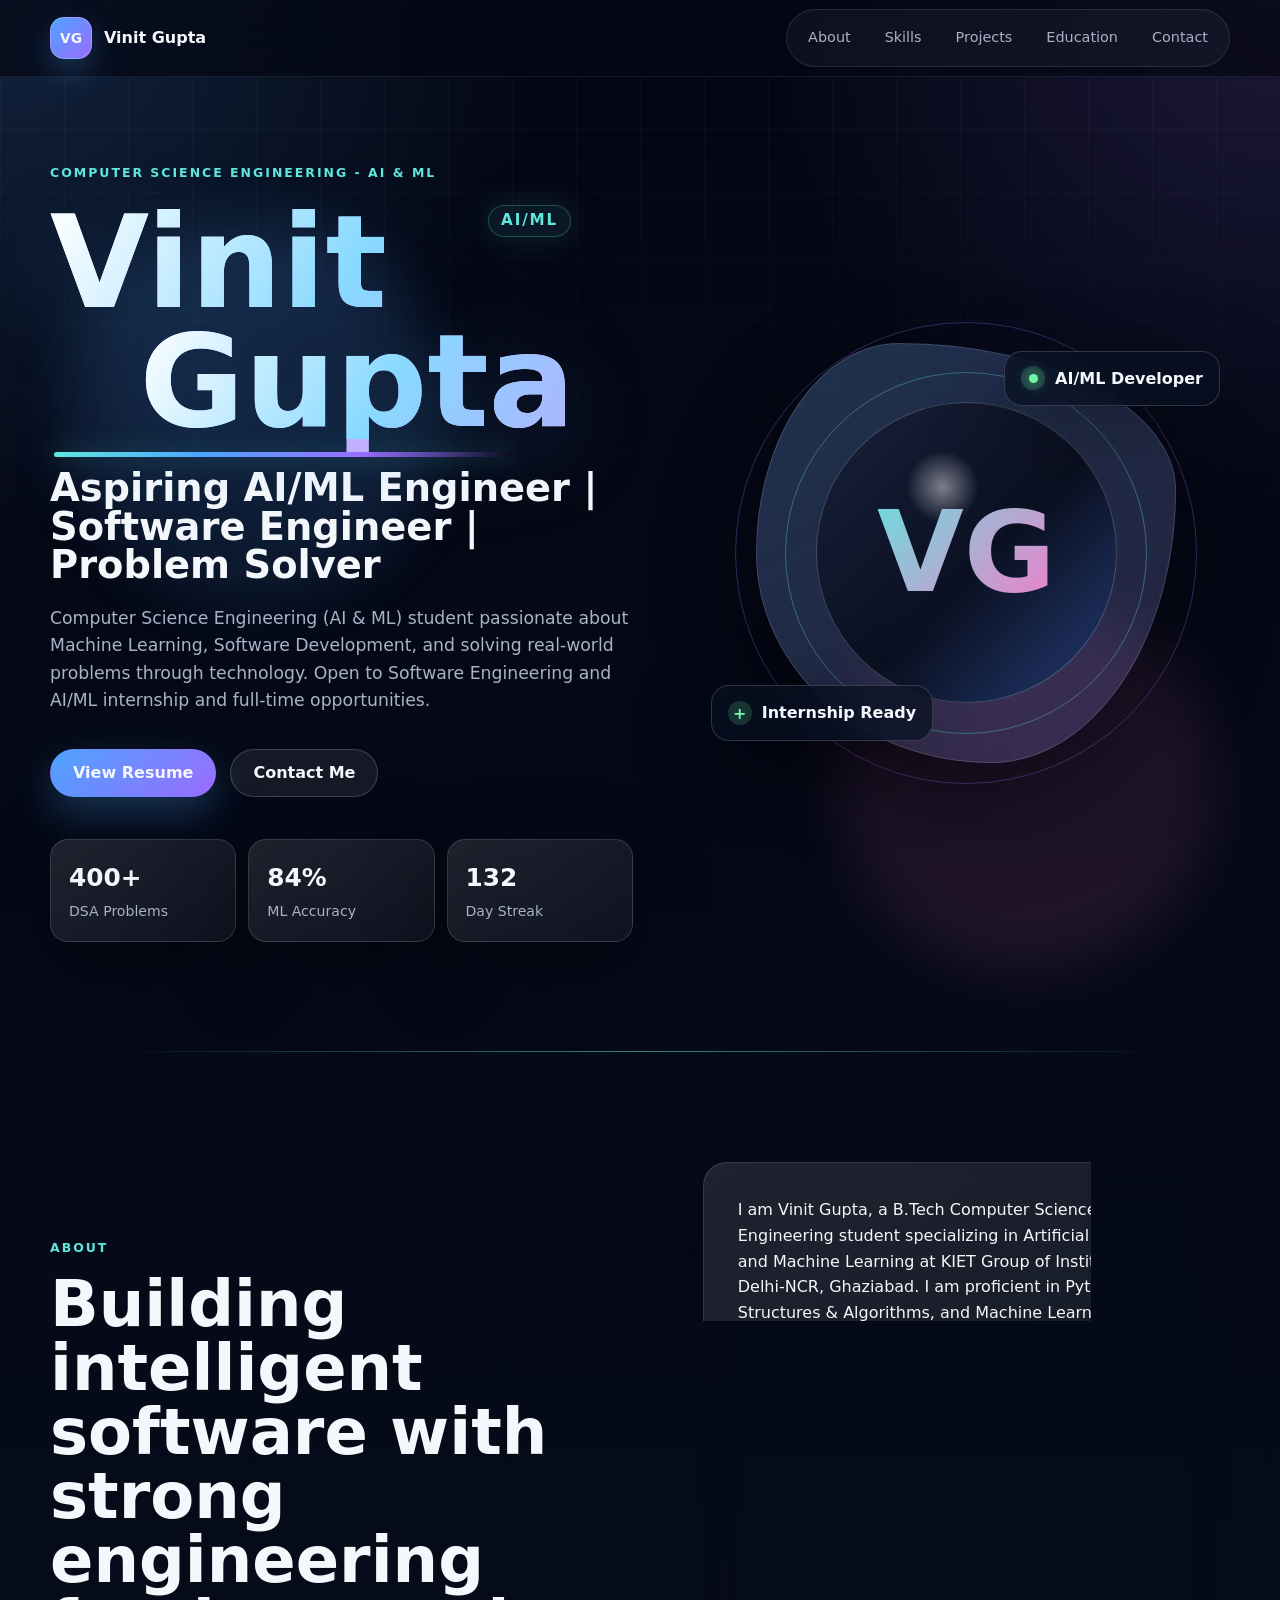
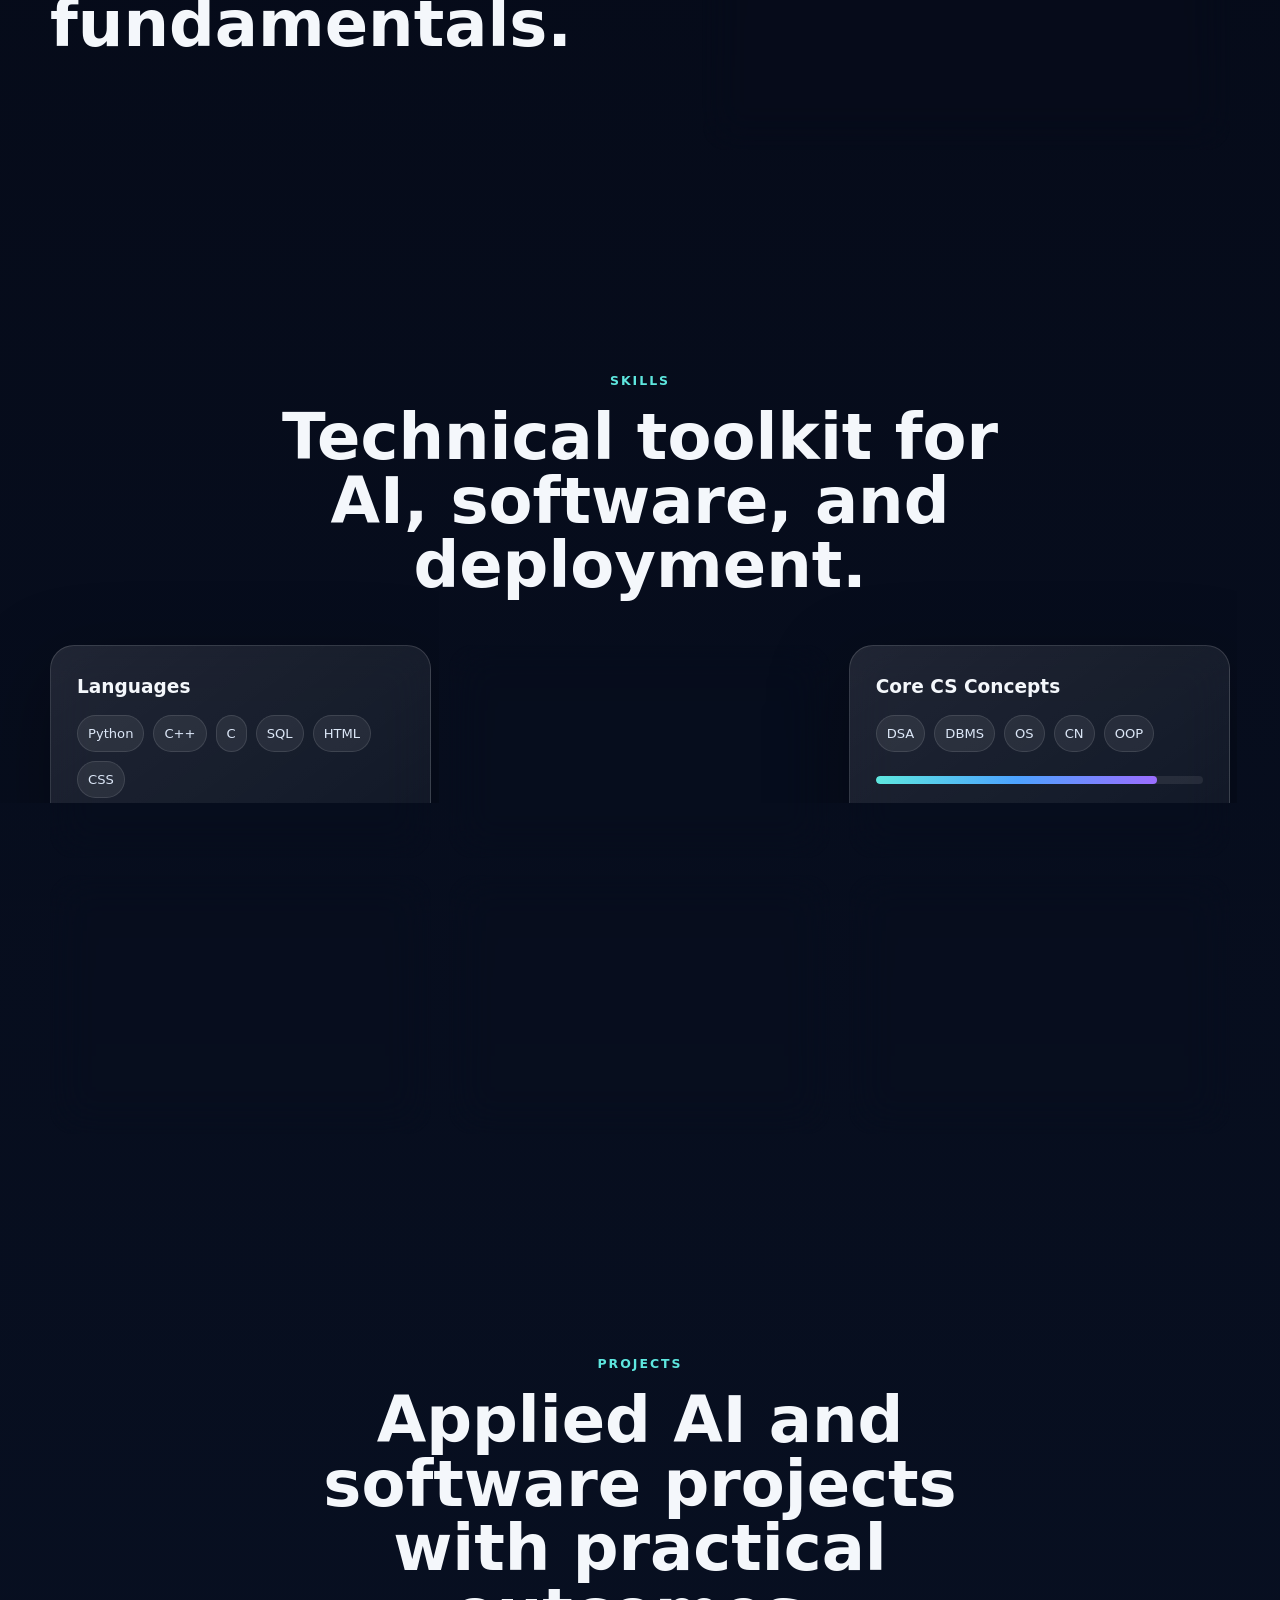
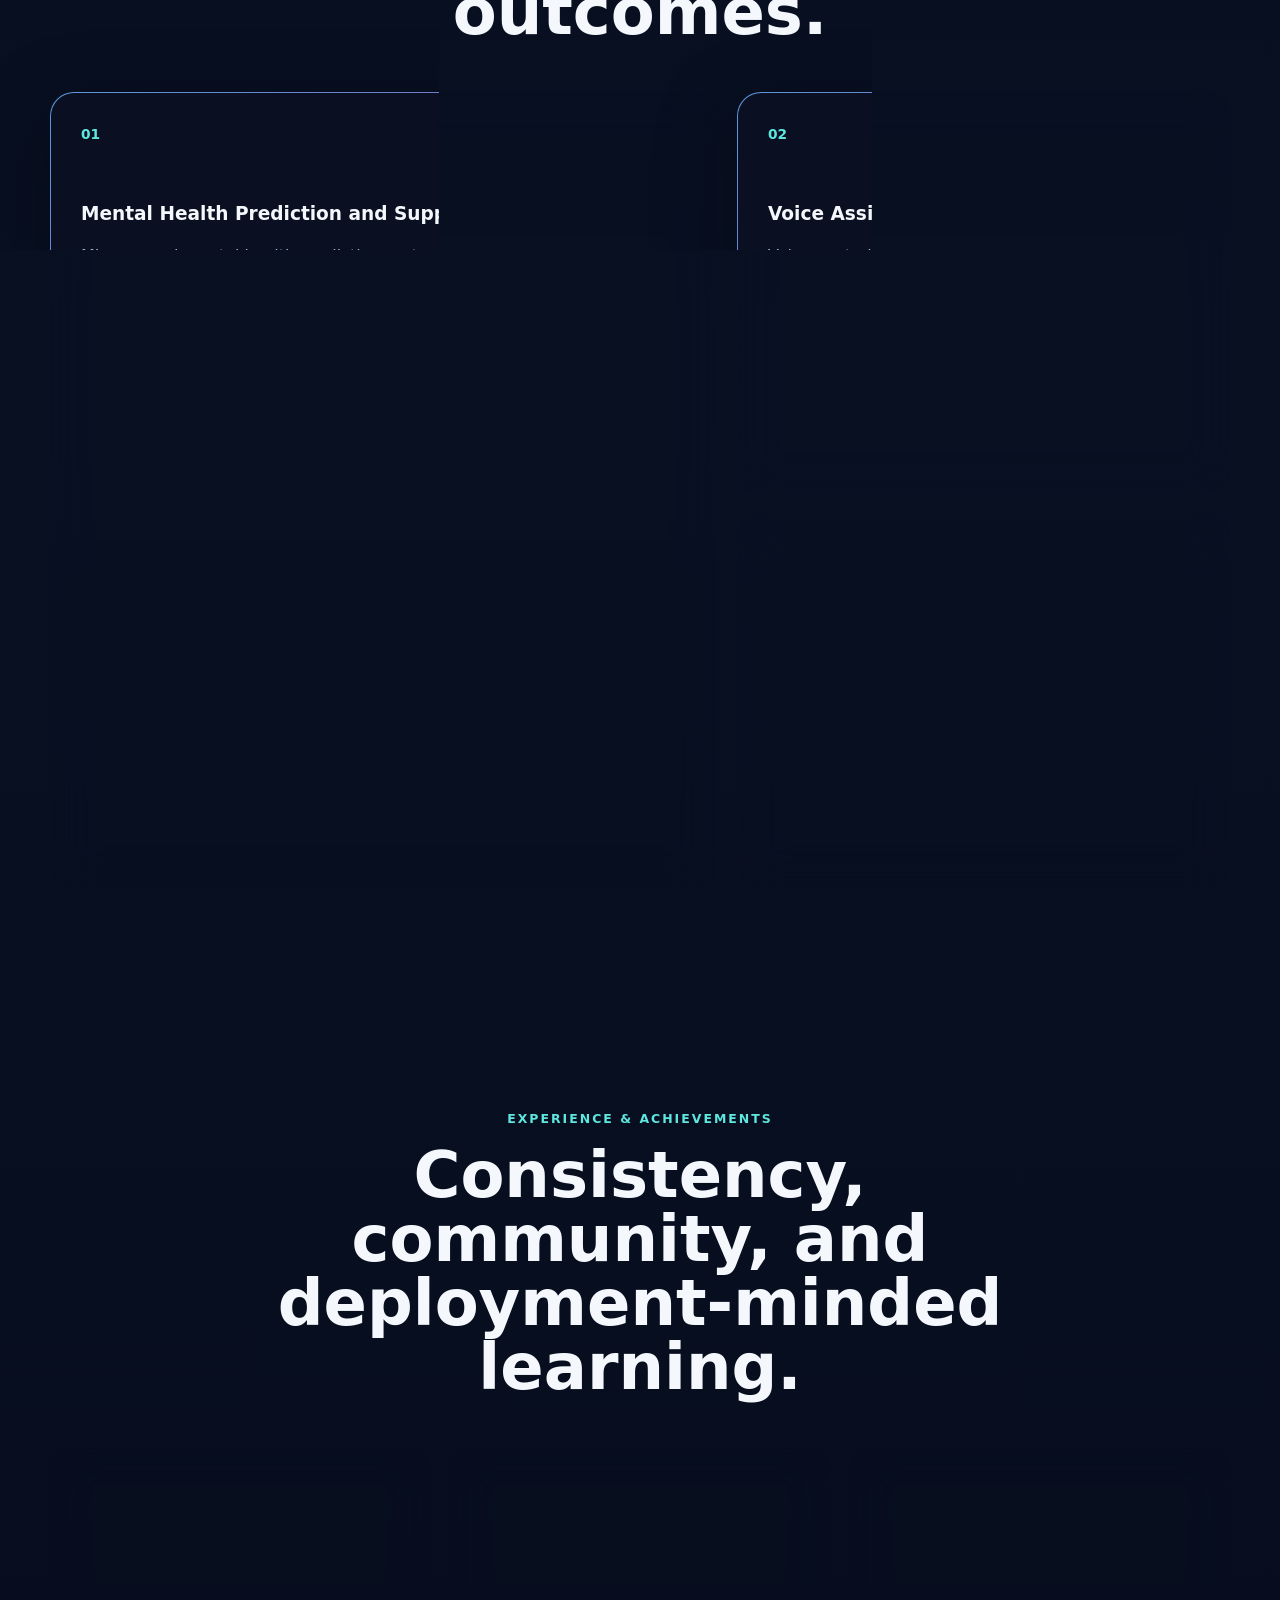
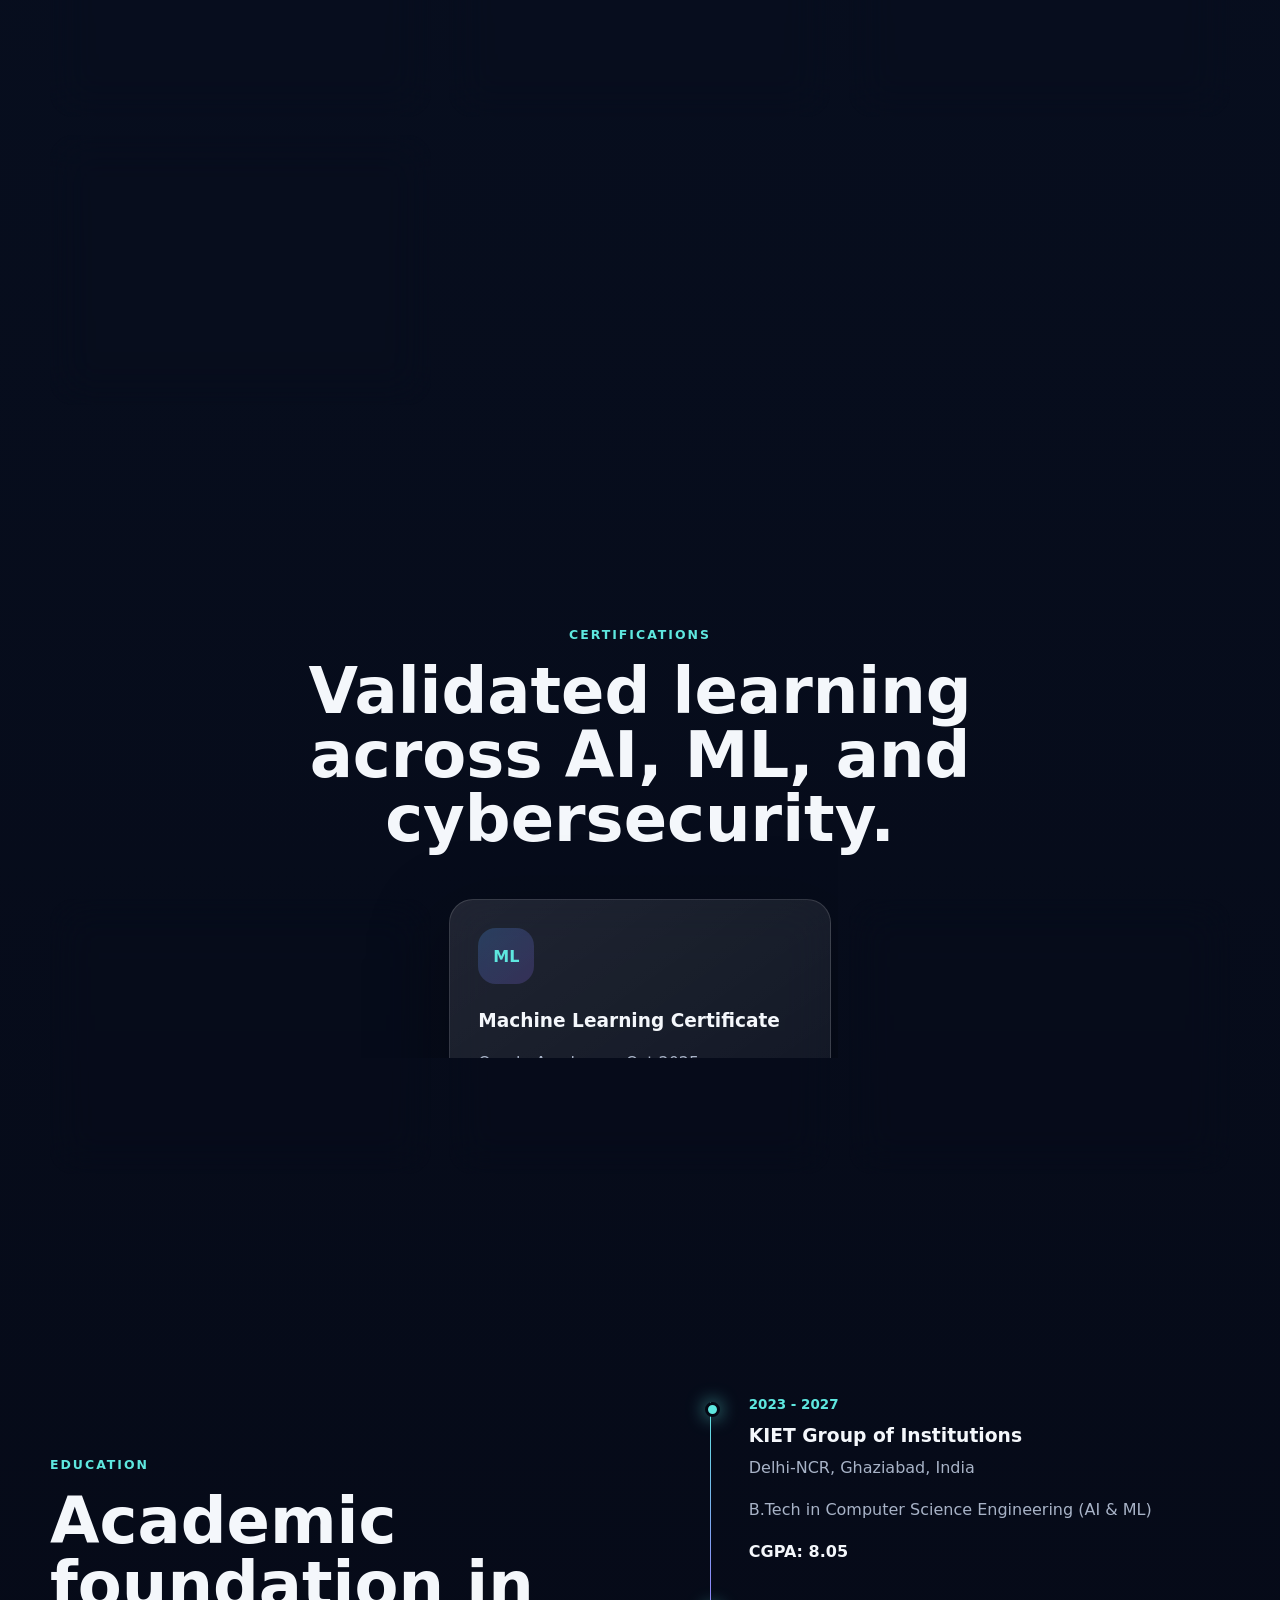
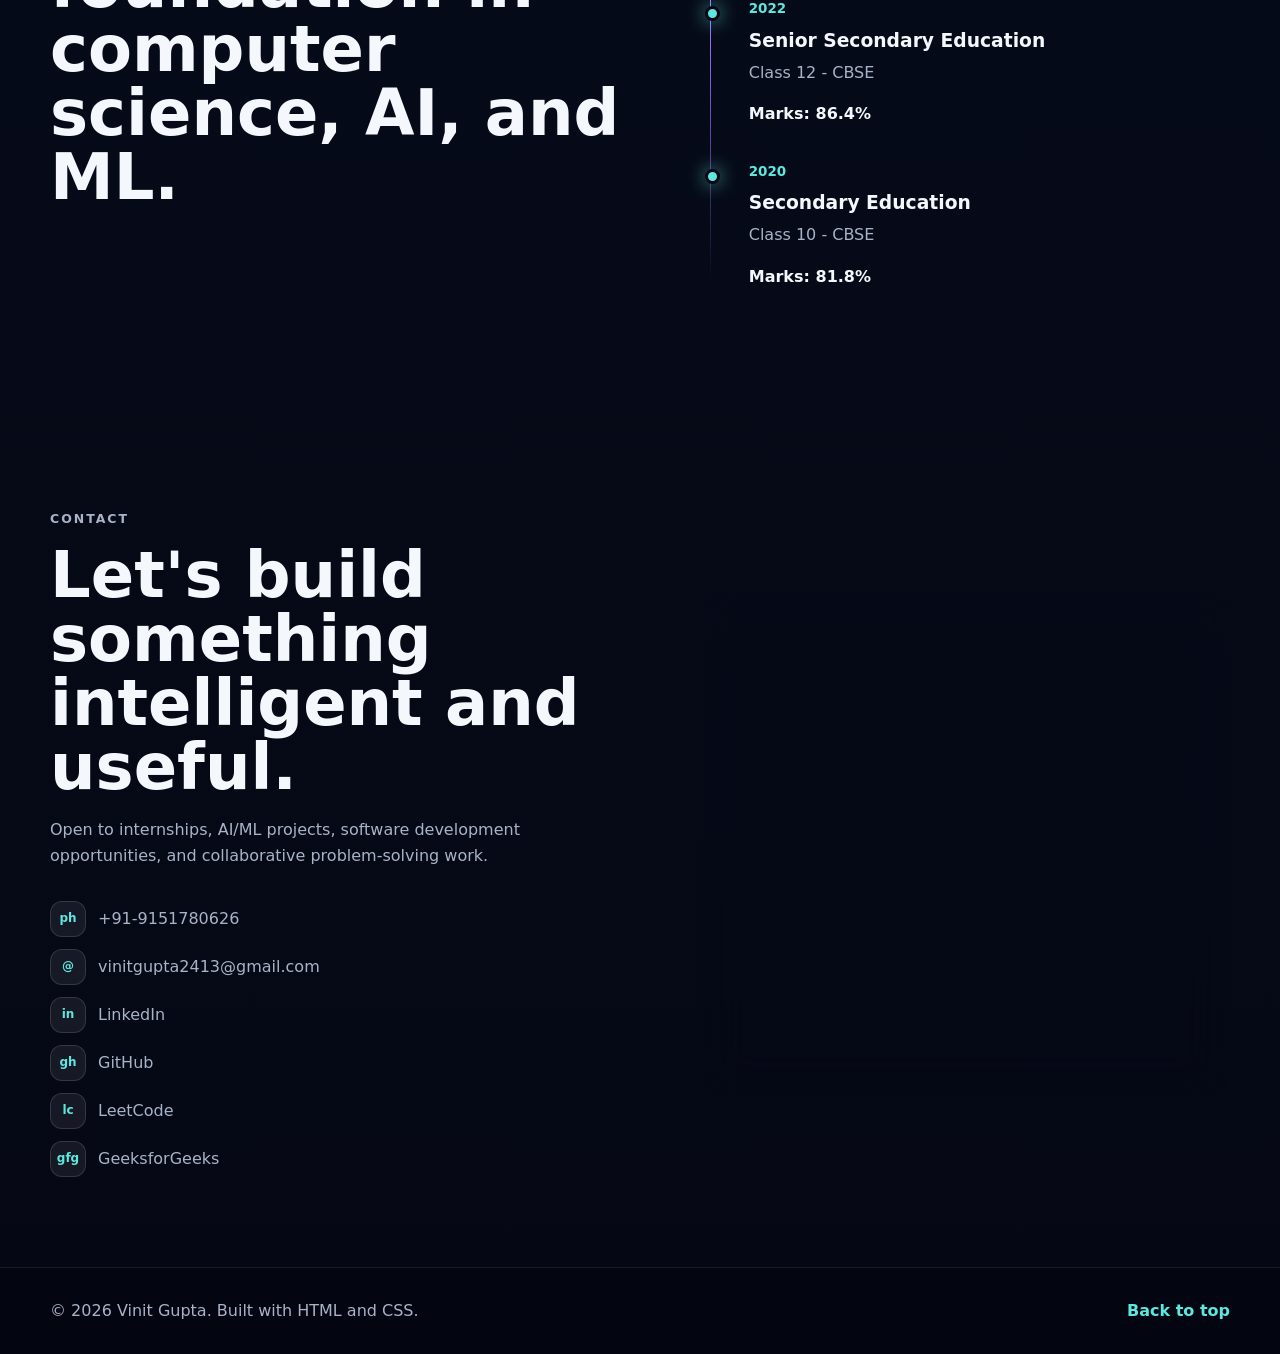
==== index.html @ 002c1b7c "Move portfolio contents to repo root for Render deployment" ====
<!DOCTYPE html>
<html lang="en">
<head>
  <meta charset="UTF-8">
  <meta name="viewport" content="width=device-width, initial-scale=1.0">
  <meta name="description" content="Vinit Gupta - Aspiring AI/ML Engineer, Software Engineer, and Problem Solver portfolio.">
  <title>Vinit Gupta | AI & ML Engineer</title>
  <link rel="stylesheet" href="./style.css">
</head>
<body>
  <header class="site-header">
    <nav class="navbar" aria-label="Primary navigation">
      <a class="brand" href="#home" aria-label="Vinit Gupta home">
        <span class="brand-mark">VG</span>
        <span>Vinit Gupta</span>
      </a>

      <div class="nav-links">
        <a href="#about">About</a>
        <a href="#skills">Skills</a>
        <a href="#projects">Projects</a>
        <a href="#education">Education</a>
        <a href="#contact">Contact</a>
      </div>
    </nav>
  </header>

  <main>
    <!-- Hero -->
    <section class="hero section" id="home">
      <div class="hero-glow glow-one"></div>
      <div class="hero-glow glow-two"></div>

      <div class="container hero-grid">
        <div class="hero-copy reveal">
          <p class="eyebrow">Computer Science Engineering - AI & ML</p>
          <h1 class="hero-name" aria-label="Vinit Gupta">
            <span>Vinit</span>
            <span>Gupta</span>
          </h1>
          <h2>Aspiring AI/ML Engineer | Software Engineer | Problem Solver</h2>
          <p class="hero-text">
            Computer Science Engineering (AI & ML) student passionate about Machine Learning,
            Software Development, and solving real-world problems through technology. Open to
            Software Engineering and AI/ML internship and full-time opportunities.
          </p>

          <div class="hero-actions">
            <a class="btn primary" href="assets/Vinit_Gupta_Resume.pdf" aria-label="View resume">View Resume</a>
            <a class="btn secondary" href="#contact">Contact Me</a>
          </div>

          <div class="hero-stats" aria-label="Portfolio highlights">
            <div>
              <strong>400+</strong>
              <span>DSA Problems</span>
            </div>
            <div>
              <strong>84%</strong>
              <span>ML Accuracy</span>
            </div>
            <div>
              <strong>132</strong>
              <span>Day Streak</span>
            </div>
          </div>
        </div>

        <div class="profile-panel reveal">
          <div class="profile-card">
            <div class="profile-image" role="img" aria-label="Vinit Gupta professional profile monogram">
              <span>VG</span>
            </div>
            <div class="orbit orbit-one"></div>
            <div class="orbit orbit-two"></div>
          </div>
          <div class="floating-card card-top">
            <span class="dot active"></span>
            AI/ML Developer
          </div>
          <div class="floating-card card-bottom">
            <span class="spark">+</span>
            Internship Ready
          </div>
        </div>
      </div>
    </section>

    <!-- About -->
    <section class="section" id="about">
      <div class="container two-column">
        <div class="section-heading reveal">
          <p class="eyebrow">About</p>
          <h2>Building intelligent software with strong engineering fundamentals.</h2>
        </div>
        <div class="about-copy glass-card reveal">
          <p>
            I am Vinit Gupta, a B.Tech Computer Science Engineering student specializing in
            Artificial Intelligence and Machine Learning at KIET Group of Institutions,
            Delhi-NCR, Ghaziabad. I am proficient in Python, Data Structures & Algorithms,
            and Machine Learning, with hands-on experience building and deploying projects
            using Flask, NLP, and Python automation.
          </p>
          <p>
            I enjoy the intersection of AI/ML and software engineering: training models,
            building deployable applications, designing reliable backends, and presenting
            technology in a way that people can actually use. I also maintain a strong interest
            in DSA, operating systems, DBMS, computer networks, and object-oriented programming.
          </p>
          <p>
            My career goal is to grow into a software engineer and AI/ML developer who can build
            scalable products, contribute to high-impact teams, and keep improving through deep
            problem solving and consistent hands-on practice.
          </p>
        </div>
      </div>
    </section>

    <!-- Skills -->
    <section class="section" id="skills">
      <div class="container">
        <div class="section-heading centered reveal">
          <p class="eyebrow">Skills</p>
          <h2>Technical toolkit for AI, software, and deployment.</h2>
        </div>

        <div class="skills-grid">
          <article class="skill-card reveal">
            <h3>Languages</h3>
            <div class="badges">
              <span>Python</span><span>C++</span><span>C</span><span>SQL</span><span>HTML</span><span>CSS</span>
            </div>
            <div class="meter"><span style="width: 88%"></span></div>
          </article>
          <article class="skill-card reveal">
            <h3>Frameworks & Libraries</h3>
            <div class="badges">
              <span>Flask</span><span>Scikit-learn</span><span>Pandas</span><span>NumPy</span><span>NLTK</span><span>SpeechRecognition</span><span>Tkinter</span>
            </div>
            <div class="meter"><span style="width: 84%"></span></div>
          </article>
          <article class="skill-card reveal">
            <h3>Core CS Concepts</h3>
            <div class="badges">
              <span>DSA</span><span>DBMS</span><span>OS</span><span>CN</span><span>OOP</span>
            </div>
            <div class="meter"><span style="width: 86%"></span></div>
          </article>
          <article class="skill-card reveal">
            <h3>Machine Learning</h3>
            <div class="badges">
              <span>Random Forest</span><span>Data Preprocessing</span><span>Model Training</span><span>Model Evaluation</span><span>Classification</span><span>NLP</span>
            </div>
            <div class="meter"><span style="width: 82%"></span></div>
          </article>
          <article class="skill-card reveal">
            <h3>Database</h3>
            <div class="badges">
              <span>SQL</span><span>Joins</span><span>Queries</span><span>DBMS</span>
            </div>
            <div class="meter"><span style="width: 78%"></span></div>
          </article>
          <article class="skill-card reveal">
            <h3>Tools & Platforms</h3>
            <div class="badges">
              <span>Git</span><span>GitHub</span><span>VS Code</span><span>Jupyter</span><span>Render</span><span>Kaggle</span>
            </div>
            <div class="meter"><span style="width: 85%"></span></div>
          </article>
        </div>
      </div>
    </section>

    <!-- Projects -->
    <section class="section" id="projects">
      <div class="container">
        <div class="section-heading centered reveal">
          <p class="eyebrow">Projects</p>
          <h2>Applied AI and software projects with practical outcomes.</h2>
        </div>

        <div class="projects-grid">
          <article class="project-card featured reveal">
            <div class="project-topline">
              <span class="project-index">01</span>
              <span class="project-status">Deployed on Render</span>
            </div>
            <h3>Mental Health Prediction and Support System</h3>
            <p>
              ML-powered mental health prediction system trained on 140,500+ student records,
              achieving 84% accuracy with chatbot support and personalized recommendations.
            </p>
            <div class="tags">
              <span>Python</span><span>Flask</span><span>Scikit-learn</span><span>Random Forest</span><span>HTML</span><span>CSS</span>
            </div>
            <div class="project-actions">
              <a class="btn small primary" href="https://mental-health-prediction-system-xrhn.onrender.com/">Live Demo</a>
              <a class="btn small ghost" href="https://github.com/vinitguptaa/Mental-Health-Prediction-System">GitHub</a>
            </div>
          </article>

          <article class="project-card reveal">
            <div class="project-topline">
              <span class="project-index">02</span>
              <span class="project-status">NLP</span>
            </div>
            <h3>Voice Assistant with NLP Support</h3>
            <p>
              Voice-controlled assistant using NLP-based intent recognition, speech-to-text,
              voice response, music playback, smart search, web navigation, and Wikipedia
              summary integration.
            </p>
            <div class="tags">
              <span>Python</span><span>NLP</span><span>SpeechRecognition</span><span>NLTK</span><span>pyttsx3</span>
            </div>
            <div class="project-actions">
              <a class="btn small ghost" href="https://github.com/vinitguptaa/Voice-Assistant-Project">GitHub</a>
            </div>
          </article>

          <article class="project-card reveal">
            <div class="project-topline">
              <span class="project-index">03</span>
              <span class="project-status">Desktop App</span>
            </div>
            <h3>Multi-Timer Desktop Application</h3>
            <p>
              GUI-based timer manager for running multiple simultaneous timers with a real-time
              countdown system and clean desktop interaction.
            </p>
            <div class="tags">
              <span>Python</span><span>Tkinter</span><span>GUI</span>
            </div>
            <div class="project-actions">
              <a class="btn small ghost" href="https://github.com/vinitguptaa/Multi-Timer-GUI">GitHub</a>
            </div>
          </article>
        </div>
      </div>
    </section>

    <!-- Experience and achievements -->
    <section class="section">
      <div class="container">
        <div class="section-heading centered reveal">
          <p class="eyebrow">Experience & Achievements</p>
          <h2>Consistency, community, and deployment-minded learning.</h2>
        </div>

        <div class="achievement-grid">
          <article class="achievement-card reveal">
            <span>400+</span>
            <h3>DSA Problems Solved</h3>
            <p>Practiced across core data structures, algorithms, and problem-solving patterns.</p>
          </article>
          <article class="achievement-card reveal">
            <span>132</span>
            <h3>Day LeetCode Streak</h3>
            <p>Built consistency through daily algorithm practice and contest-style thinking.</p>
          </article>
          <article class="achievement-card reveal">
            <span>EP</span>
            <h3>Volunteer at EkPrayas</h3>
            <p>Contributed to community-focused initiatives with discipline and ownership.</p>
          </article>
          <article class="achievement-card reveal">
            <span>ML</span>
            <h3>ML & Deployment Experience</h3>
            <p>Built machine learning applications and deployed production-style demos on Render.</p>
          </article>
        </div>
      </div>
    </section>

    <!-- Certifications -->
    <section class="section">
      <div class="container">
        <div class="section-heading centered reveal">
          <p class="eyebrow">Certifications</p>
          <h2>Validated learning across AI, ML, and cybersecurity.</h2>
        </div>

        <div class="cert-grid">
          <article class="cert-card reveal">
            <span class="cert-icon">AI</span>
            <h3>AWS Certified AI Practitioner</h3>
            <p>Amazon Web Services - Dec 2025</p>
            <a class="inline-link" href="https://github.com/vinitguptaa/Certificates/blob/355e3b6a2c7c693cef64ff54cdeadff7e3e4d882/AWS%20Certified%20AI%20Practitioner%20certificate.pdf">View Certificate</a>
          </article>
          <article class="cert-card reveal">
            <span class="cert-icon">ML</span>
            <h3>Machine Learning Certificate</h3>
            <p>Oracle Academy - Oct 2025</p>
            <a class="inline-link" href="https://github.com/vinitguptaa/Certificates/blob/355e3b6a2c7c693cef64ff54cdeadff7e3e4d882/Oracle%20Certificate.pdf">View Certificate</a>
          </article>
          <article class="cert-card reveal">
            <span class="cert-icon">CS</span>
            <h3>Palo Alto Cybersecurity Foundation</h3>
            <p>Palo Alto Networks - May 2025</p>
            <a class="inline-link" href="https://github.com/vinitguptaa/Certificates/blob/355e3b6a2c7c693cef64ff54cdeadff7e3e4d882/Cybersecurity_Foundation_Student_Certificate.pdf">View Certificate</a>
          </article>
        </div>
      </div>
    </section>

    <!-- Education timeline -->
    <section class="section" id="education">
      <div class="container two-column">
        <div class="section-heading reveal">
          <p class="eyebrow">Education</p>
          <h2>Academic foundation in computer science, AI, and ML.</h2>
        </div>

        <div class="timeline reveal">
          <article class="timeline-item">
            <span class="timeline-dot"></span>
            <p class="timeline-date">2023 - 2027</p>
            <h3>KIET Group of Institutions</h3>
            <p>Delhi-NCR, Ghaziabad, India</p>
            <p>B.Tech in Computer Science Engineering (AI & ML)</p>
            <strong>CGPA: 8.05</strong>
          </article>
          <article class="timeline-item">
            <span class="timeline-dot"></span>
            <p class="timeline-date">2022</p>
            <h3>Senior Secondary Education</h3>
            <p>Class 12 - CBSE</p>
            <strong>Marks: 86.4%</strong>
          </article>
          <article class="timeline-item">
            <span class="timeline-dot"></span>
            <p class="timeline-date">2020</p>
            <h3>Secondary Education</h3>
            <p>Class 10 - CBSE</p>
            <strong>Marks: 81.8%</strong>
          </article>
        </div>
      </div>
    </section>

    <!-- Contact -->
    <section class="section contact-section" id="contact">
      <div class="container contact-grid">
        <div class="contact-copy reveal">
          <p class="eyebrow">Contact</p>
          <h2>Let's build something intelligent and useful.</h2>
          <p>
            Open to internships, AI/ML projects, software development opportunities, and
            collaborative problem-solving work.
          </p>

          <div class="contact-list">
            <a href="tel:+919151780626"><span>ph</span>+91-9151780626</a>
            <a href="mailto:vinitgupta2413@gmail.com"><span>@</span>vinitgupta2413@gmail.com</a>
            <a href="https://www.linkedin.com/in/vinit-gupta-35a361295/"><span>in</span>LinkedIn</a>
            <a href="https://github.com/vinitguptaa"><span>gh</span>GitHub</a>
            <a href="https://leetcode.com/u/Vinit_Gupta24/"><span>lc</span>LeetCode</a>
            <a href="https://www.geeksforgeeks.org/profile/vinitg"><span>gfg</span>GeeksforGeeks</a>
          </div>
        </div>

        <form class="contact-form glass-card reveal" action="mailto:vinitgupta2413@gmail.com" method="post" enctype="text/plain">
          <label for="name">Name</label>
          <input id="name" name="name" type="text" placeholder="Your name">

          <label for="email">Email</label>
          <input id="email" name="email" type="email" placeholder="Your email address">

          <label for="message">Message</label>
          <textarea id="message" name="message" rows="5" placeholder="Tell me about the opportunity"></textarea>

          <button class="btn primary" type="submit">Send Message</button>
        </form>
      </div>
    </section>
  </main>

  <footer class="site-footer">
    <div class="container footer-inner">
      <p>&copy; 2026 Vinit Gupta. Built with HTML and CSS.</p>
      <a href="#home">Back to top</a>
    </div>
  </footer>
</body>
</html>
---- style.css ----
:root {
  /* Design tokens */
  --bg: #050814;
  --bg-soft: #0a1022;
  --panel: rgba(255, 255, 255, 0.075);
  --panel-strong: rgba(255, 255, 255, 0.12);
  --text: #f4f7fb;
  --muted: #a8b3c7;
  --line: rgba(255, 255, 255, 0.14);
  --blue: #4da3ff;
  --cyan: #5ee7df;
  --violet: #9b6dff;
  --pink: #ff73c7;
  --green: #6df7a7;
  --shadow: 0 24px 80px rgba(0, 0, 0, 0.36);
  --radius: 24px;
  --radius-sm: 16px;
  --max-width: 1180px;
}

* {
  box-sizing: border-box;
}

html {
  scroll-behavior: smooth;
}

body {
  margin: 0;
  min-height: 100vh;
  color: var(--text);
  background:
    radial-gradient(circle at top left, rgba(77, 163, 255, 0.18), transparent 34rem),
    radial-gradient(circle at top right, rgba(155, 109, 255, 0.16), transparent 32rem),
    linear-gradient(180deg, #040713 0%, #081022 46%, #050814 100%);
  font-family: Inter, ui-sans-serif, system-ui, -apple-system, BlinkMacSystemFont, "Segoe UI", sans-serif;
  line-height: 1.6;
}

body::before {
  /* Subtle grid texture for a technical premium feel */
  position: fixed;
  inset: 0;
  z-index: -2;
  pointer-events: none;
  content: "";
  background-image:
    linear-gradient(rgba(255, 255, 255, 0.035) 1px, transparent 1px),
    linear-gradient(90deg, rgba(255, 255, 255, 0.035) 1px, transparent 1px);
  background-size: 64px 64px;
  mask-image: linear-gradient(to bottom, rgba(0, 0, 0, 0.9), transparent 82%);
}

a {
  color: inherit;
  text-decoration: none;
}

img,
svg {
  max-width: 100%;
}

.container {
  width: min(100% - 40px, var(--max-width));
  margin-inline: auto;
}

.section {
  padding: 110px 0;
  position: relative;
}

.site-header {
  /* Sticky glass navigation */
  position: sticky;
  top: 0;
  z-index: 20;
  border-bottom: 1px solid rgba(255, 255, 255, 0.08);
  background: rgba(5, 8, 20, 0.72);
  backdrop-filter: blur(22px);
}

.navbar {
  width: min(100% - 40px, var(--max-width));
  min-height: 76px;
  margin-inline: auto;
  display: flex;
  align-items: center;
  justify-content: space-between;
  gap: 24px;
}

.brand,
.nav-links {
  display: flex;
  align-items: center;
}

.brand {
  gap: 12px;
  font-weight: 800;
  letter-spacing: 0;
}

.brand-mark {
  display: grid;
  width: 42px;
  height: 42px;
  place-items: center;
  border: 1px solid rgba(255, 255, 255, 0.22);
  border-radius: 14px;
  background: linear-gradient(135deg, var(--blue), var(--violet));
  box-shadow: 0 12px 30px rgba(77, 163, 255, 0.28);
  font-size: 0.86rem;
}

.nav-links {
  gap: 8px;
  padding: 8px;
  border: 1px solid rgba(255, 255, 255, 0.1);
  border-radius: 999px;
  background: rgba(255, 255, 255, 0.045);
}

.nav-links a {
  padding: 8px 13px;
  border-radius: 999px;
  color: var(--muted);
  font-size: 0.9rem;
  transition: color 0.25s ease, background 0.25s ease;
}

.nav-links a:hover {
  color: var(--text);
  background: rgba(255, 255, 255, 0.09);
}

.hero {
  /* First viewport portfolio signal */
  min-height: calc(100vh - 76px);
  display: flex;
  align-items: center;
  overflow: hidden;
  padding: 86px 0 110px;
}

.hero::after {
  position: absolute;
  inset: auto 8% 0;
  height: 1px;
  content: "";
  background: linear-gradient(90deg, transparent, rgba(94, 231, 223, 0.55), transparent);
}

.hero-grid,
.two-column,
.contact-grid {
  display: grid;
  grid-template-columns: 1.05fr 0.95fr;
  align-items: center;
  gap: 70px;
}

.hero-glow {
  position: absolute;
  z-index: -1;
  width: 380px;
  height: 380px;
  border-radius: 999px;
  filter: blur(30px);
  opacity: 0.7;
  animation: drift 11s ease-in-out infinite alternate;
}

.glow-one {
  top: 15%;
  left: 5%;
  background: rgba(77, 163, 255, 0.18);
}

.glow-two {
  right: 5%;
  bottom: 8%;
  background: rgba(255, 115, 199, 0.15);
  animation-delay: -3s;
}

.eyebrow {
  margin: 0 0 14px;
  color: var(--cyan);
  font-size: 0.78rem;
  font-weight: 800;
  letter-spacing: 0.16em;
  text-transform: uppercase;
}

h1,
h2,
h3,
p {
  margin-top: 0;
}

h1 {
  max-width: 780px;
  margin-bottom: 12px;
  font-size: clamp(4rem, 10vw, 8.6rem);
  line-height: 0.9;
  letter-spacing: 0;
  background: linear-gradient(135deg, #ffffff 10%, #99d7ff 42%, #c7adff 72%, #ffffff 100%);
  -webkit-background-clip: text;
  background-clip: text;
  color: transparent;
}

.hero-name {
  position: relative;
  display: inline-grid;
  gap: 4px;
  padding: 8px 0 18px;
  filter: drop-shadow(0 22px 42px rgba(77, 163, 255, 0.18));
}

.hero-name span {
  display: block;
  background:
    linear-gradient(120deg, #ffffff 0%, #88d9ff 28%, #bda3ff 58%, #ffb3de 84%, #ffffff 100%);
  background-size: 220% auto;
  -webkit-background-clip: text;
  background-clip: text;
  color: transparent;
  animation: nameShine 6s ease-in-out infinite alternate;
}

.hero-name span:last-child {
  margin-left: clamp(34px, 7vw, 92px);
}

.hero-name::before {
  position: absolute;
  right: 4px;
  top: 8px;
  padding: 8px 12px;
  border: 1px solid rgba(94, 231, 223, 0.26);
  border-radius: 999px;
  content: "AI/ML";
  color: var(--cyan);
  background: rgba(94, 231, 223, 0.08);
  box-shadow: 0 0 30px rgba(94, 231, 223, 0.14);
  font-size: clamp(0.72rem, 1.6vw, 0.95rem);
  font-weight: 900;
  letter-spacing: 0.12em;
}

.hero-name::after {
  position: absolute;
  left: 4px;
  right: 12%;
  bottom: 0;
  height: 5px;
  border-radius: 999px;
  content: "";
  background: linear-gradient(90deg, var(--cyan), var(--blue), var(--violet), transparent);
  box-shadow: 0 0 26px rgba(94, 231, 223, 0.36);
}

.hero h2,
.section-heading h2 {
  margin-bottom: 20px;
  font-size: clamp(2rem, 5vw, 4.25rem);
  line-height: 1;
  letter-spacing: 0;
}

.hero h2 {
  max-width: 780px;
  font-size: clamp(1.45rem, 3vw, 2.5rem);
}

.hero-text,
.section-heading,
.contact-copy p {
  color: var(--muted);
}

.hero-text {
  max-width: 690px;
  margin-bottom: 34px;
  font-size: 1.08rem;
}

.hero-actions,
.project-actions {
  display: flex;
  flex-wrap: wrap;
  gap: 14px;
  align-items: center;
}

.btn {
  display: inline-flex;
  min-height: 48px;
  align-items: center;
  justify-content: center;
  padding: 0 22px;
  border: 1px solid transparent;
  border-radius: 999px;
  font-weight: 800;
  transition: transform 0.25s ease, border-color 0.25s ease, background 0.25s ease, box-shadow 0.25s ease;
}

.btn:hover {
  transform: translateY(-3px);
}

.btn.primary {
  background: linear-gradient(135deg, var(--blue), var(--violet));
  box-shadow: 0 16px 38px rgba(77, 163, 255, 0.28);
}

.btn.secondary,
.btn.ghost {
  border-color: rgba(255, 255, 255, 0.18);
  background: rgba(255, 255, 255, 0.07);
}

.btn.small {
  min-height: 40px;
  padding-inline: 16px;
  font-size: 0.88rem;
}

.hero-stats {
  display: grid;
  max-width: 620px;
  grid-template-columns: repeat(3, 1fr);
  gap: 12px;
  margin-top: 42px;
}

.hero-stats div,
.glass-card,
.skill-card,
.project-card,
.achievement-card,
.cert-card {
  border: 1px solid var(--line);
  background: linear-gradient(145deg, rgba(255, 255, 255, 0.105), rgba(255, 255, 255, 0.045));
  box-shadow: var(--shadow);
  backdrop-filter: blur(22px);
}

.hero-stats div {
  padding: 18px;
  border-radius: 18px;
}

.hero-stats strong {
  display: block;
  font-size: 1.55rem;
}

.hero-stats span {
  color: var(--muted);
  font-size: 0.88rem;
}

.profile-panel {
  position: relative;
  min-height: 560px;
  display: grid;
  place-items: center;
}

.profile-card {
  position: relative;
  width: min(86vw, 420px);
  aspect-ratio: 1;
  display: grid;
  place-items: center;
  border: 1px solid rgba(255, 255, 255, 0.14);
  border-radius: 34% 66% 44% 56% / 50% 35% 65% 50%;
  background:
    linear-gradient(145deg, rgba(77, 163, 255, 0.2), rgba(155, 109, 255, 0.12)),
    rgba(255, 255, 255, 0.06);
  box-shadow: 0 38px 100px rgba(0, 0, 0, 0.42);
  animation: morph 8s ease-in-out infinite;
}

.profile-image {
  width: 72%;
  aspect-ratio: 1;
  display: grid;
  place-items: center;
  overflow: hidden;
  border: 1px solid rgba(255, 255, 255, 0.2);
  border-radius: 50%;
  background:
    radial-gradient(circle at 42% 28%, rgba(255, 255, 255, 0.45), transparent 13%),
    linear-gradient(135deg, #18213b, #0b1021 54%, #223a72);
}

.profile-image span {
  font-size: clamp(4rem, 12vw, 7rem);
  font-weight: 900;
  background: linear-gradient(135deg, var(--cyan), var(--pink));
  -webkit-background-clip: text;
  background-clip: text;
  color: transparent;
}

.orbit {
  position: absolute;
  border: 1px solid rgba(94, 231, 223, 0.35);
  border-radius: 50%;
}

.orbit-one {
  inset: 28px;
  animation: rotate 18s linear infinite;
}

.orbit-two {
  inset: -22px;
  border-color: rgba(155, 109, 255, 0.3);
  animation: rotate 24s linear infinite reverse;
}

.floating-card {
  position: absolute;
  display: flex;
  gap: 10px;
  align-items: center;
  padding: 14px 16px;
  border: 1px solid rgba(255, 255, 255, 0.16);
  border-radius: 18px;
  background: rgba(8, 16, 34, 0.76);
  box-shadow: var(--shadow);
  backdrop-filter: blur(18px);
  font-weight: 800;
}

.card-top {
  top: 78px;
  right: 10px;
}

.card-bottom {
  left: 8px;
  bottom: 92px;
}

.dot,
.spark {
  display: inline-grid;
  width: 24px;
  height: 24px;
  place-items: center;
  border-radius: 50%;
  background: rgba(109, 247, 167, 0.16);
  color: var(--green);
}

.dot::after {
  width: 9px;
  height: 9px;
  border-radius: 50%;
  content: "";
  background: var(--green);
  box-shadow: 0 0 14px var(--green);
}

.section-heading {
  max-width: 760px;
}

.section-heading.centered {
  margin: 0 auto 48px;
  text-align: center;
}

.section-heading h2 {
  color: var(--text);
}

.about-copy {
  padding: 34px;
  border-radius: var(--radius);
}

.about-copy p:last-child {
  margin-bottom: 0;
}

.skills-grid,
.achievement-grid,
.cert-grid {
  /* Responsive card systems */
  display: grid;
  grid-template-columns: repeat(3, 1fr);
  gap: 18px;
}

.skill-card,
.achievement-card,
.cert-card,
.project-card {
  position: relative;
  overflow: hidden;
  border-radius: var(--radius);
  transition: transform 0.28s ease, border-color 0.28s ease, background 0.28s ease;
}

.skill-card::before,
.project-card::before,
.cert-card::before {
  position: absolute;
  inset: 0;
  opacity: 0;
  content: "";
  background: radial-gradient(circle at top right, rgba(94, 231, 223, 0.18), transparent 34%);
  transition: opacity 0.28s ease;
}

.skill-card:hover,
.project-card:hover,
.achievement-card:hover,
.cert-card:hover {
  transform: translateY(-8px);
  border-color: rgba(94, 231, 223, 0.36);
}

.skill-card:hover::before,
.project-card:hover::before,
.cert-card:hover::before {
  opacity: 1;
}

.skill-card {
  padding: 26px;
}

.skill-card h3,
.project-card h3,
.achievement-card h3,
.cert-card h3 {
  position: relative;
  margin-bottom: 14px;
  font-size: 1.16rem;
}

.badges,
.tags {
  position: relative;
  display: flex;
  flex-wrap: wrap;
  gap: 9px;
}

.badges span,
.tags span {
  padding: 7px 10px;
  border: 1px solid rgba(255, 255, 255, 0.11);
  border-radius: 999px;
  color: #dce7f7;
  background: rgba(255, 255, 255, 0.07);
  font-size: 0.82rem;
}

.meter {
  position: relative;
  height: 8px;
  margin-top: 24px;
  overflow: hidden;
  border-radius: 999px;
  background: rgba(255, 255, 255, 0.08);
}

.meter span {
  display: block;
  height: 100%;
  border-radius: inherit;
  background: linear-gradient(90deg, var(--cyan), var(--blue), var(--violet));
}

.projects-grid {
  display: grid;
  grid-template-columns: 1.15fr 0.85fr;
  gap: 20px;
}

.project-card {
  min-height: 360px;
  padding: 30px;
  border: 1px solid rgba(255, 255, 255, 0.15);
  background:
    linear-gradient(var(--bg-soft), var(--bg-soft)) padding-box,
    linear-gradient(135deg, rgba(77, 163, 255, 0.8), rgba(155, 109, 255, 0.65), rgba(94, 231, 223, 0.5)) border-box;
}

.project-card.featured {
  grid-row: span 2;
}

.project-topline {
  position: relative;
  display: flex;
  justify-content: space-between;
  gap: 16px;
  margin-bottom: 54px;
  color: var(--muted);
  font-size: 0.86rem;
}

.project-index {
  color: var(--cyan);
  font-weight: 900;
}

.project-card p {
  position: relative;
  color: var(--muted);
}

.project-actions {
  position: relative;
  margin-top: 24px;
}

.achievement-card,
.cert-card {
  padding: 28px;
}

.achievement-card span,
.cert-icon {
  display: grid;
  width: 56px;
  height: 56px;
  place-items: center;
  margin-bottom: 22px;
  border-radius: 18px;
  background: linear-gradient(135deg, rgba(77, 163, 255, 0.22), rgba(155, 109, 255, 0.2));
  color: var(--cyan);
  font-weight: 900;
}

.achievement-card p,
.cert-card p {
  margin-bottom: 14px;
  color: var(--muted);
}

.inline-link {
  position: relative;
  display: inline-flex;
  align-items: center;
  color: var(--cyan);
  font-weight: 800;
}

.inline-link:hover {
  color: var(--text);
}

.timeline {
  /* Vertical education timeline */
  position: relative;
  padding-left: 28px;
}

.timeline::before {
  position: absolute;
  top: 8px;
  bottom: 8px;
  left: 7px;
  width: 1px;
  content: "";
  background: linear-gradient(var(--cyan), var(--violet), transparent);
}

.timeline-item {
  position: relative;
  padding: 0 0 34px 18px;
}

.timeline-item:last-child {
  padding-bottom: 0;
}

.timeline-dot {
  position: absolute;
  top: 8px;
  left: -26px;
  width: 15px;
  height: 15px;
  border: 3px solid var(--bg);
  border-radius: 50%;
  background: var(--cyan);
  box-shadow: 0 0 18px rgba(94, 231, 223, 0.75);
}

.timeline-date {
  margin-bottom: 6px;
  color: var(--cyan);
  font-size: 0.84rem;
  font-weight: 800;
  text-transform: uppercase;
}

.timeline h3 {
  margin-bottom: 4px;
}

.timeline p:not(.timeline-date) {
  color: var(--muted);
}

.contact-section {
  padding-bottom: 90px;
}

.contact-copy h2 {
  margin-bottom: 18px;
  font-size: clamp(2.25rem, 5vw, 4.6rem);
  line-height: 1;
}

.contact-list {
  display: grid;
  gap: 12px;
  margin-top: 32px;
}

.contact-list a {
  display: flex;
  align-items: center;
  gap: 12px;
  color: var(--muted);
}

.contact-list a:hover {
  color: var(--text);
}

.contact-list span {
  display: grid;
  width: 36px;
  height: 36px;
  place-items: center;
  border: 1px solid rgba(255, 255, 255, 0.13);
  border-radius: 12px;
  color: var(--cyan);
  background: rgba(255, 255, 255, 0.07);
  font-size: 0.75rem;
  font-weight: 900;
}

.contact-form {
  display: grid;
  gap: 12px;
  padding: 30px;
  border-radius: var(--radius);
}

.contact-form label {
  color: #d9e4f5;
  font-weight: 800;
  font-size: 0.9rem;
}

.contact-form input,
.contact-form textarea {
  width: 100%;
  border: 1px solid rgba(255, 255, 255, 0.14);
  border-radius: 16px;
  outline: 0;
  color: var(--text);
  background: rgba(255, 255, 255, 0.07);
  font: inherit;
}

.contact-form input {
  min-height: 50px;
  padding: 0 16px;
}

.contact-form textarea {
  resize: vertical;
  padding: 14px 16px;
}

.contact-form input:focus,
.contact-form textarea:focus {
  border-color: rgba(94, 231, 223, 0.6);
  box-shadow: 0 0 0 4px rgba(94, 231, 223, 0.08);
}

.site-footer {
  border-top: 1px solid rgba(255, 255, 255, 0.08);
  background: rgba(3, 6, 16, 0.78);
}

.footer-inner {
  min-height: 86px;
  display: flex;
  align-items: center;
  justify-content: space-between;
  gap: 20px;
  color: var(--muted);
}

.footer-inner p {
  margin: 0;
}

.footer-inner a {
  color: var(--cyan);
  font-weight: 800;
}

.reveal {
  animation: reveal 0.8s ease both;
  animation-timeline: view();
  animation-range: entry 0% cover 28%;
}

@keyframes reveal {
  from {
    opacity: 0;
    transform: translateY(26px);
  }
  to {
    opacity: 1;
    transform: translateY(0);
  }
}

@keyframes drift {
  to {
    transform: translate3d(26px, -18px, 0) scale(1.08);
  }
}

@keyframes morph {
  0%,
  100% {
    border-radius: 34% 66% 44% 56% / 50% 35% 65% 50%;
  }
  50% {
    border-radius: 58% 42% 62% 38% / 38% 58% 42% 62%;
  }
}

@keyframes rotate {
  to {
    transform: rotate(360deg);
  }
}

@keyframes nameShine {
  from {
    background-position: 0% center;
  }
  to {
    background-position: 100% center;
  }
}

@media (prefers-reduced-motion: reduce) {
  *,
  *::before,
  *::after {
    scroll-behavior: auto !important;
    animation-duration: 0.001ms !important;
    animation-iteration-count: 1 !important;
    transition-duration: 0.001ms !important;
  }
}

@media (max-width: 980px) {
  /* Tablet layout */
  .section {
    padding: 86px 0;
  }

  .navbar {
    min-height: auto;
    padding: 16px 0;
    align-items: flex-start;
    flex-direction: column;
  }

  .nav-links {
    width: 100%;
    overflow-x: auto;
    justify-content: flex-start;
  }

  .hero-grid,
  .two-column,
  .contact-grid {
    grid-template-columns: 1fr;
    gap: 46px;
  }

  .hero {
    min-height: auto;
    padding-top: 72px;
  }

  .profile-panel {
    min-height: 470px;
    order: -1;
  }

  .skills-grid,
  .achievement-grid,
  .cert-grid,
  .projects-grid {
    grid-template-columns: repeat(2, 1fr);
  }

  .project-card.featured {
    grid-row: auto;
    grid-column: span 2;
  }
}

@media (max-width: 680px) {
  /* Mobile layout */
  .container,
  .navbar {
    width: min(100% - 28px, var(--max-width));
  }

  .section {
    padding: 72px 0;
  }

  .brand {
    width: 100%;
    justify-content: space-between;
  }

  .nav-links a {
    padding-inline: 11px;
    white-space: nowrap;
  }

  h1 {
    font-size: clamp(3.2rem, 18vw, 5rem);
  }

  .hero-name {
    padding-right: 0;
  }

  .hero-name span:last-child {
    margin-left: clamp(22px, 10vw, 48px);
  }

  .hero-name::before {
    right: 0;
    top: -6px;
  }

  .hero h2,
  .section-heading h2,
  .contact-copy h2 {
    font-size: clamp(1.8rem, 10vw, 2.8rem);
  }

  .hero-stats,
  .skills-grid,
  .achievement-grid,
  .cert-grid,
  .projects-grid {
    grid-template-columns: 1fr;
  }

  .project-card.featured {
    grid-column: auto;
  }

  .profile-panel {
    min-height: 380px;
  }

  .floating-card {
    padding: 12px 13px;
    font-size: 0.86rem;
  }

  .card-top {
    top: 30px;
  }

  .card-bottom {
    bottom: 46px;
  }

  .hero-actions,
  .project-actions {
    align-items: stretch;
    flex-direction: column;
  }

  .btn {
    width: 100%;
  }

  .about-copy,
  .contact-form,
  .project-card,
  .skill-card,
  .achievement-card,
  .cert-card {
    border-radius: 18px;
  }

  .footer-inner {
    padding: 22px 0;
    align-items: flex-start;
    flex-direction: column;
  }
}
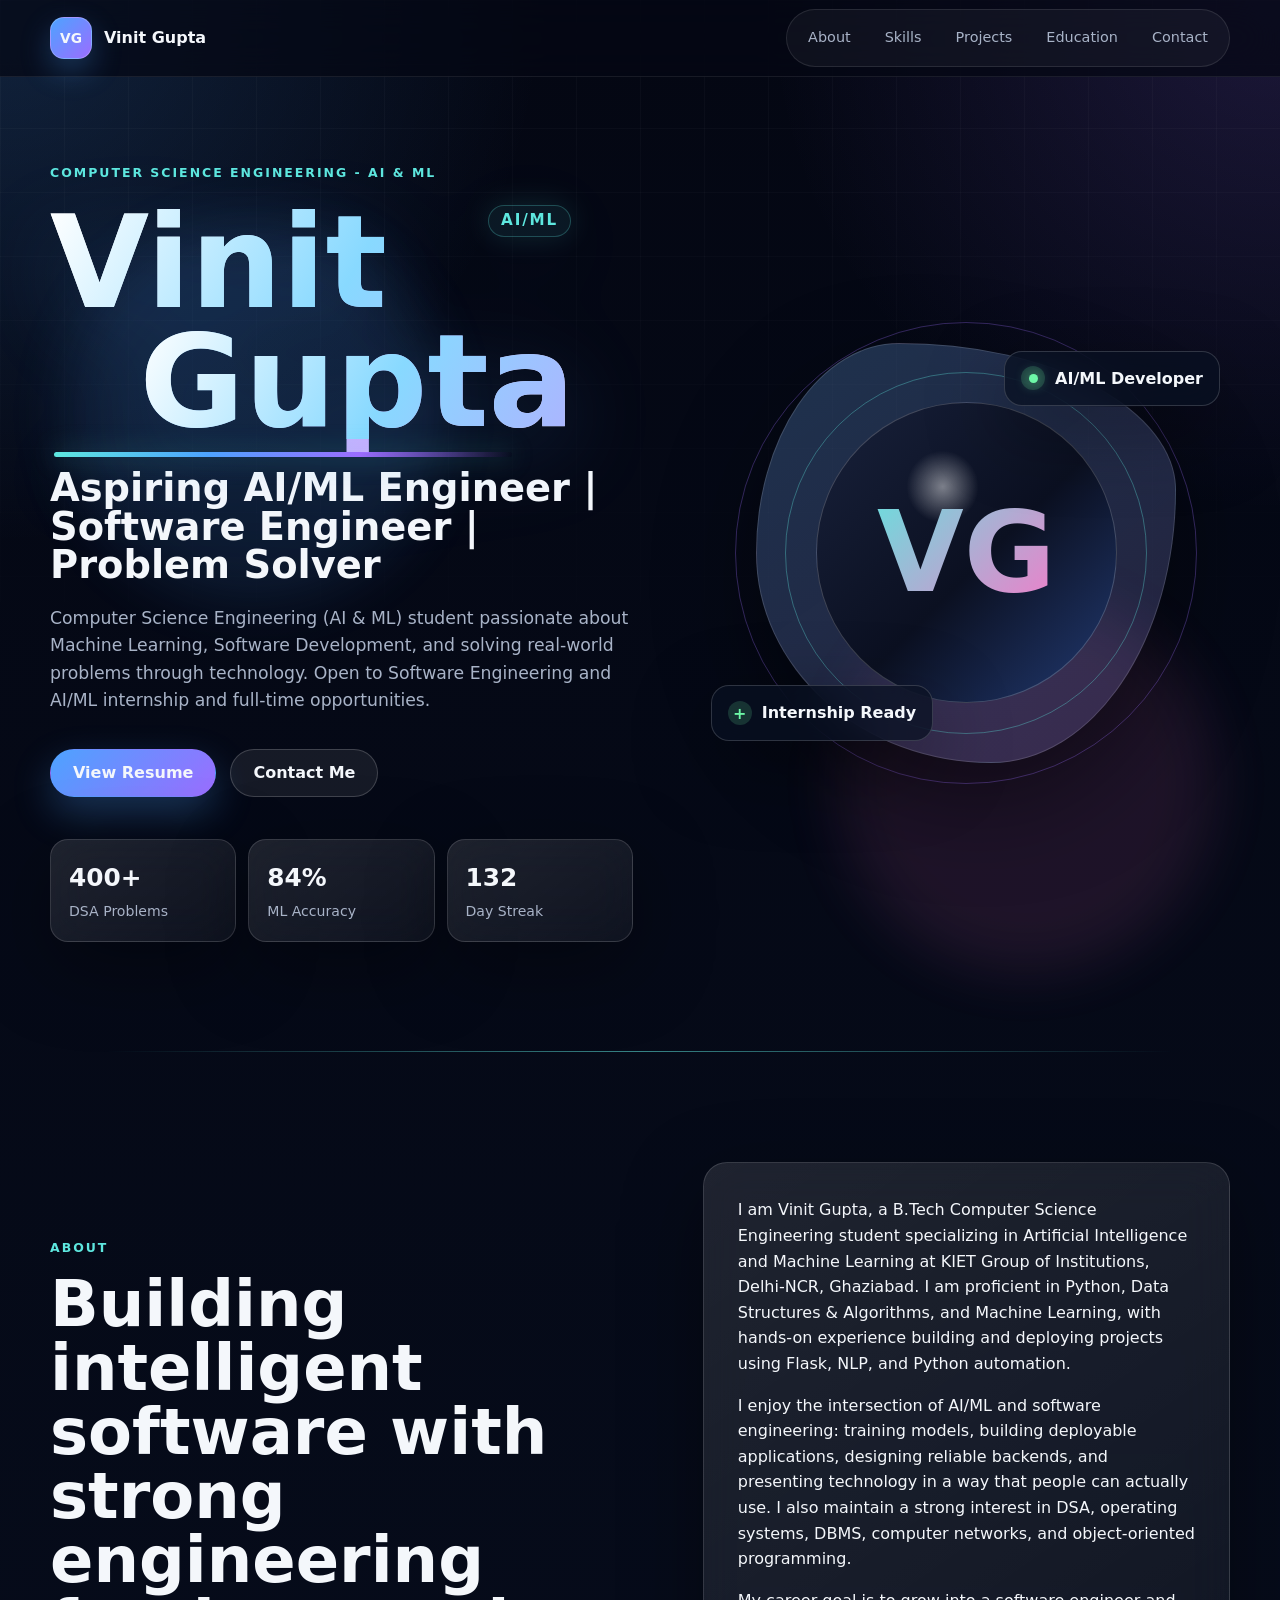
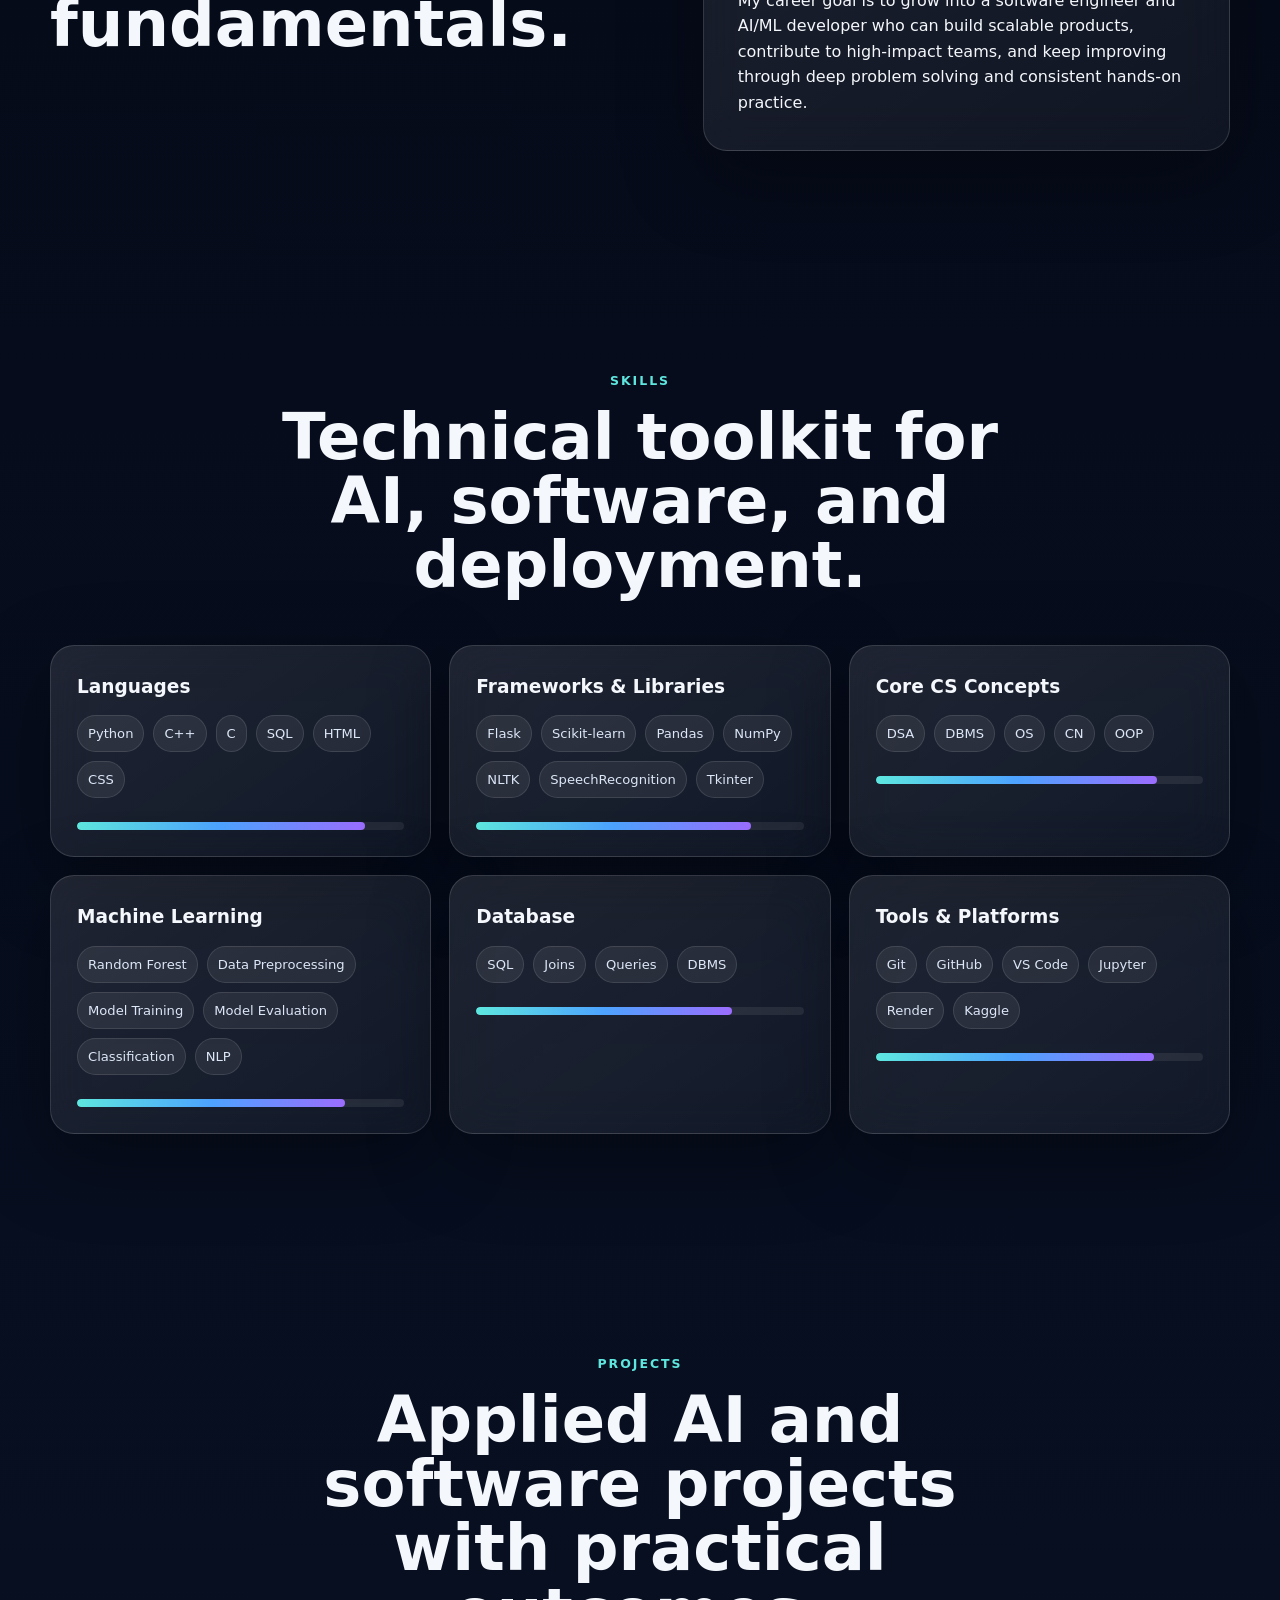
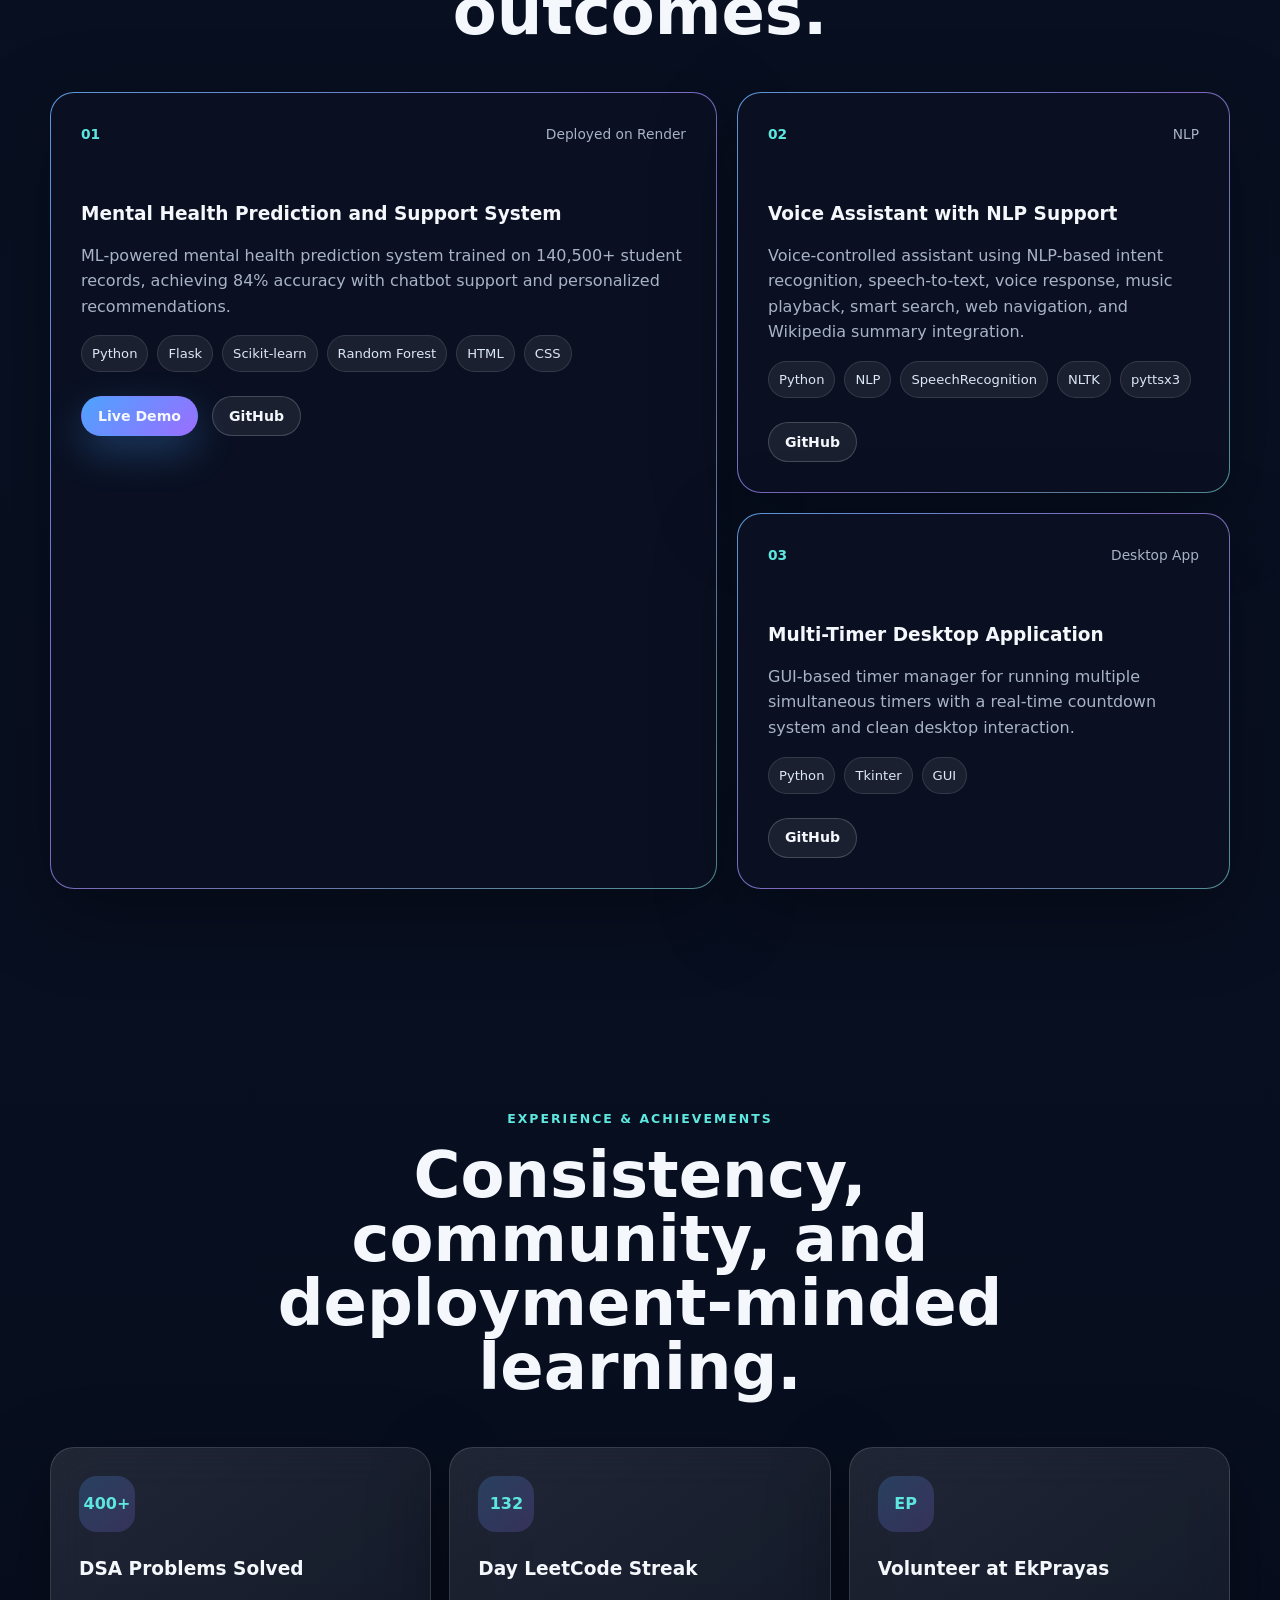
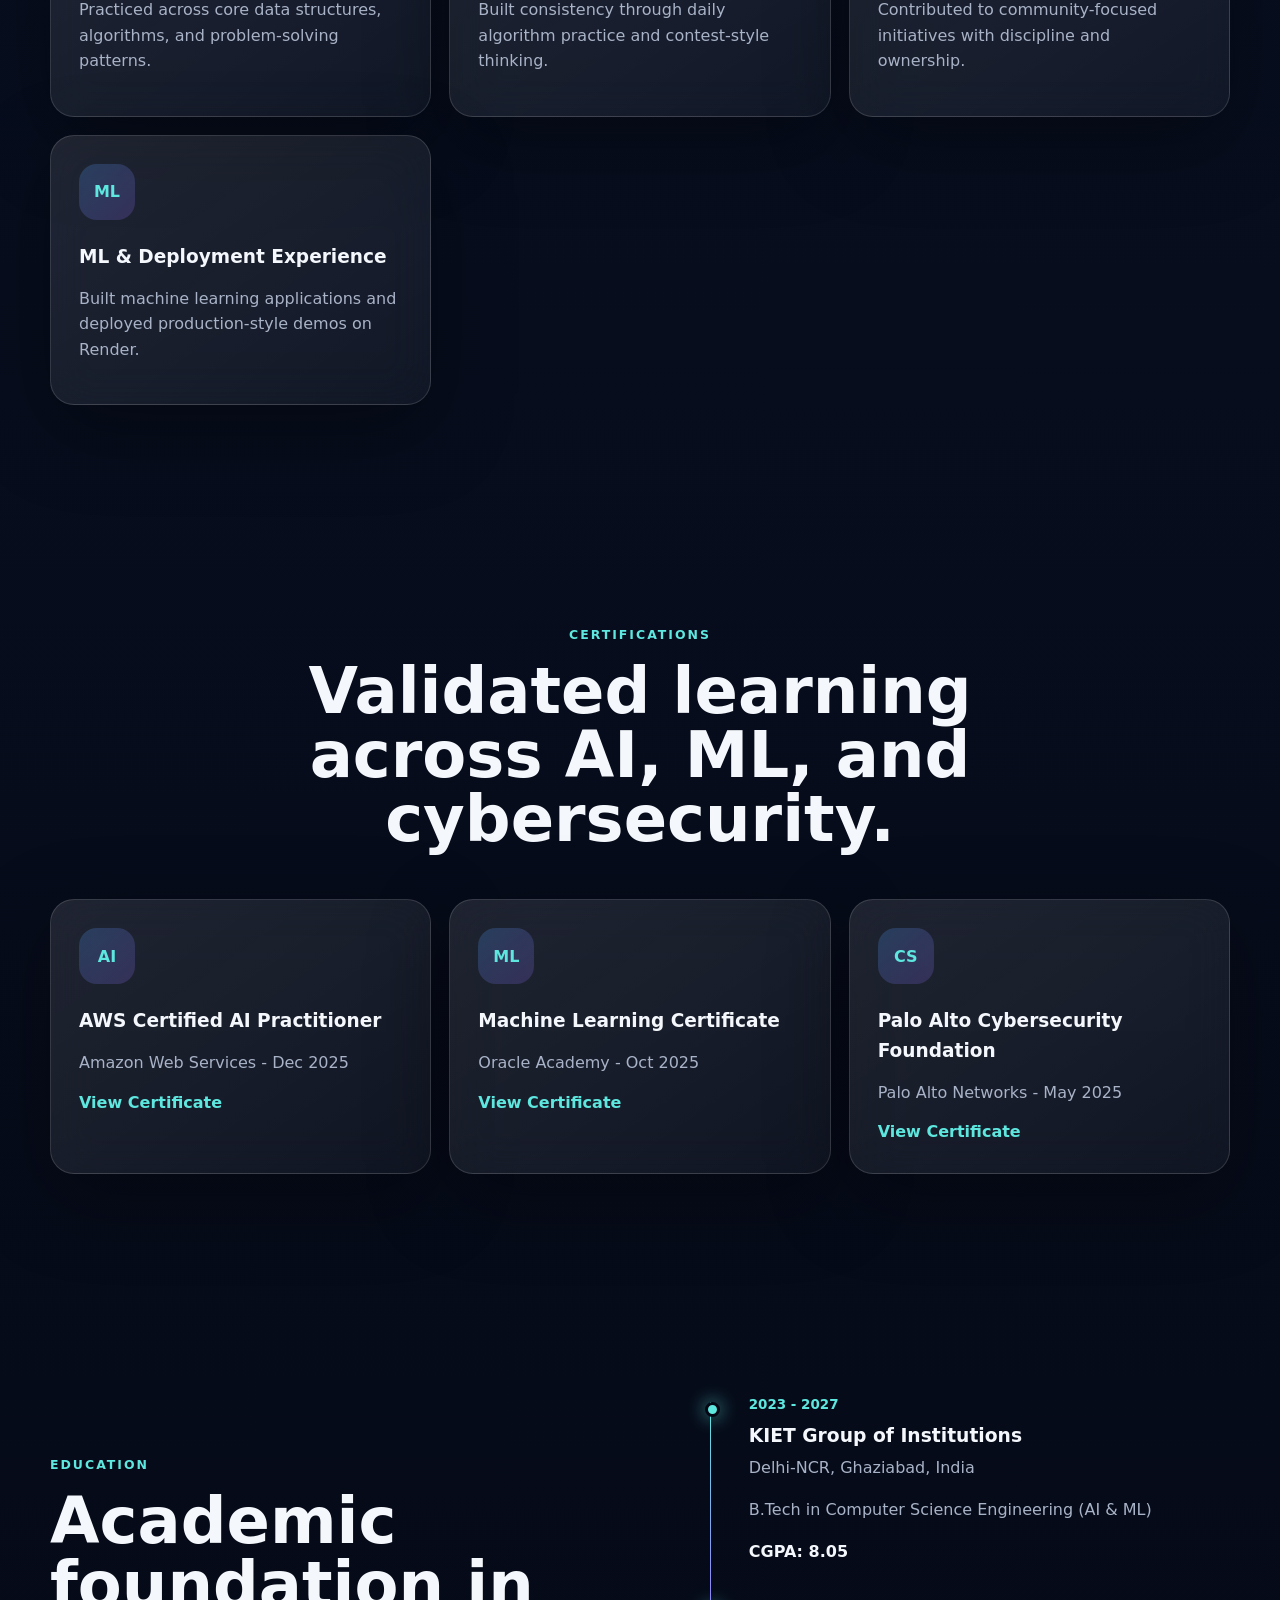
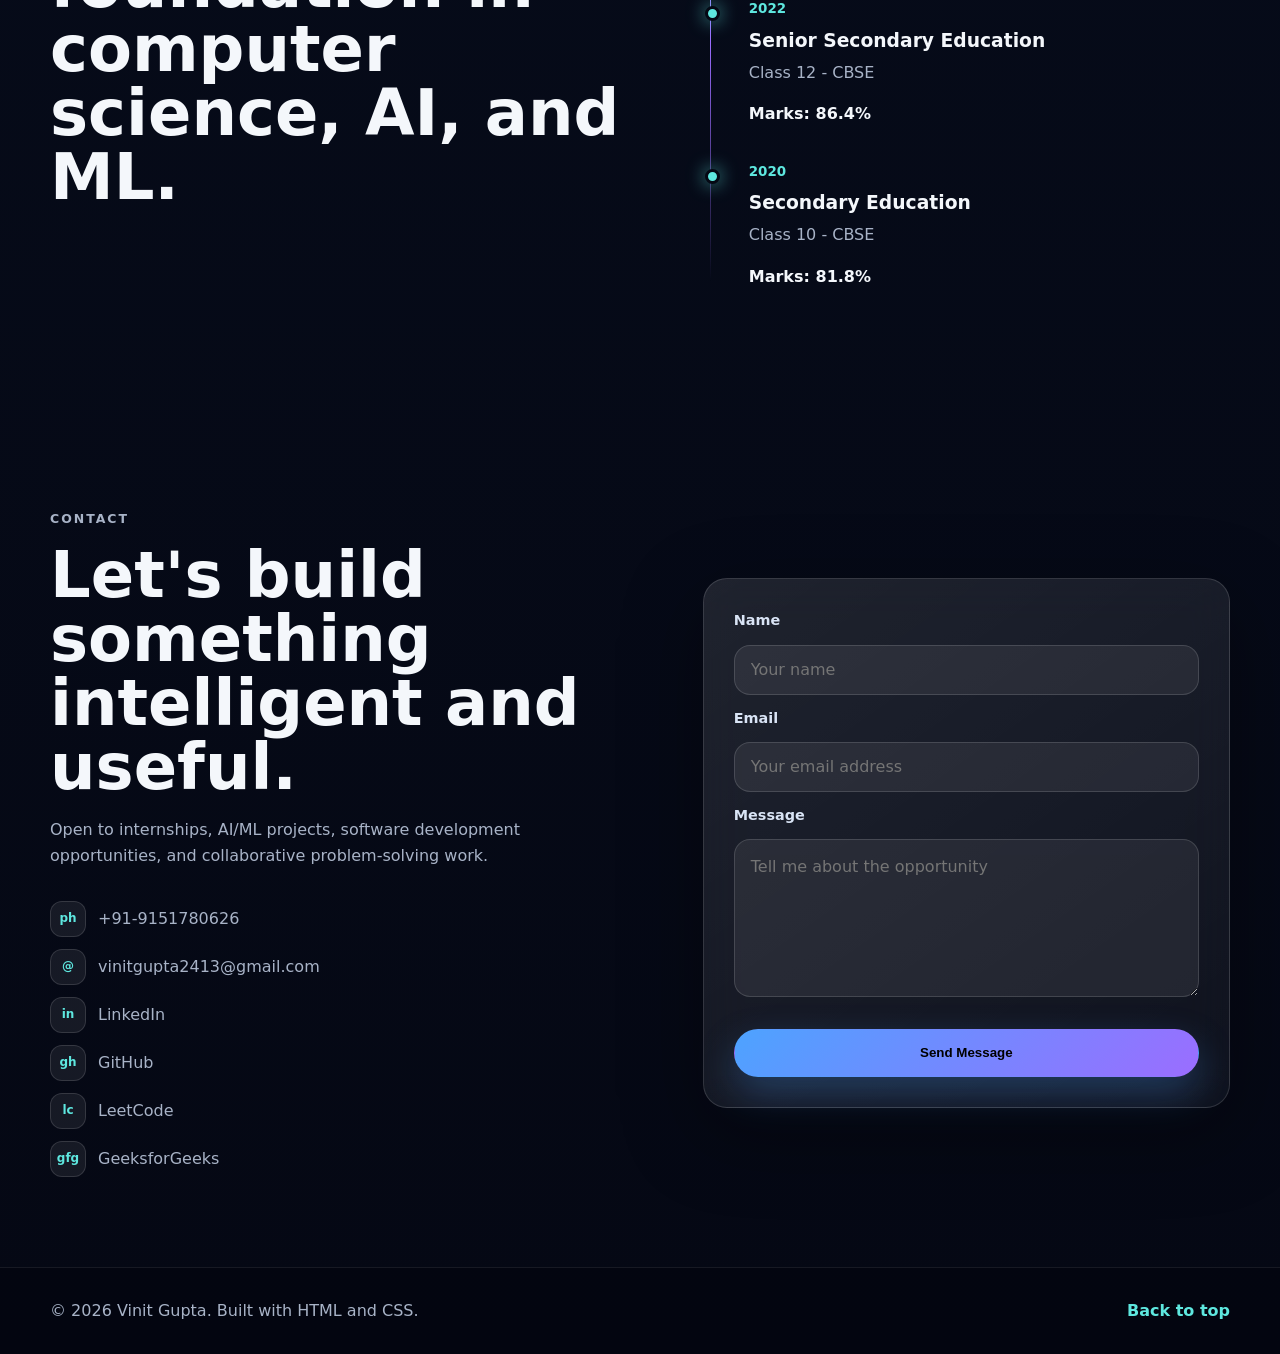
==== commit ec4f4138: "Use Formspree for contact form" ====
--- a/index.html
+++ b/index.html
@@ -359,15 +359,18 @@
           </div>
         </div>
 
-        <form class="contact-form glass-card reveal" action="mailto:vinitgupta2413@gmail.com" method="post" enctype="text/plain">
+        <form id="contact-form" class="contact-form glass-card reveal" action="https://formspree.io/f/yourFormID" method="POST">
           <label for="name">Name</label>
-          <input id="name" name="name" type="text" placeholder="Your name">
+          <input id="name" name="name" type="text" placeholder="Your name" required>
 
           <label for="email">Email</label>
-          <input id="email" name="email" type="email" placeholder="Your email address">
+          <input id="email" name="email" type="email" placeholder="Your email address" required>
 
           <label for="message">Message</label>
-          <textarea id="message" name="message" rows="5" placeholder="Tell me about the opportunity"></textarea>
+          <textarea id="message" name="message" rows="5" placeholder="Tell me about the opportunity" required></textarea>
+
+          <input type="hidden" name="_subject" value="New message from portfolio site">
+          <div id="form-status" aria-live="polite" style="margin-top:0.5rem;color:var(--muted)"></div>
 
           <button class="btn primary" type="submit">Send Message</button>
         </form>
@@ -383,3 +386,38 @@
   </footer>
 </body>
 </html>
+
+  <script>
+  document.addEventListener('DOMContentLoaded', function () {
+    const form = document.getElementById('contact-form');
+    const status = document.getElementById('form-status');
+    if (!form) return;
+
+    form.addEventListener('submit', async function (e) {
+      e.preventDefault();
+      status.textContent = 'Sending...';
+      const data = new FormData(form);
+
+      try {
+        const res = await fetch(form.action, {
+          method: form.method,
+          body: data,
+          headers: { 'Accept': 'application/json' }
+        });
+
+        if (res.ok) {
+          status.style.color = 'green';
+          status.textContent = 'Thanks — your message has been sent!';
+          form.reset();
+        } else {
+          const json = await res.json().catch(() => ({}));
+          status.style.color = 'crimson';
+          status.textContent = json.error || 'Sorry — there was a problem sending your message.';
+        }
+      } catch (err) {
+        status.style.color = 'crimson';
+        status.textContent = 'Network error — please try again later.';
+      }
+    });
+  });
+  </script>
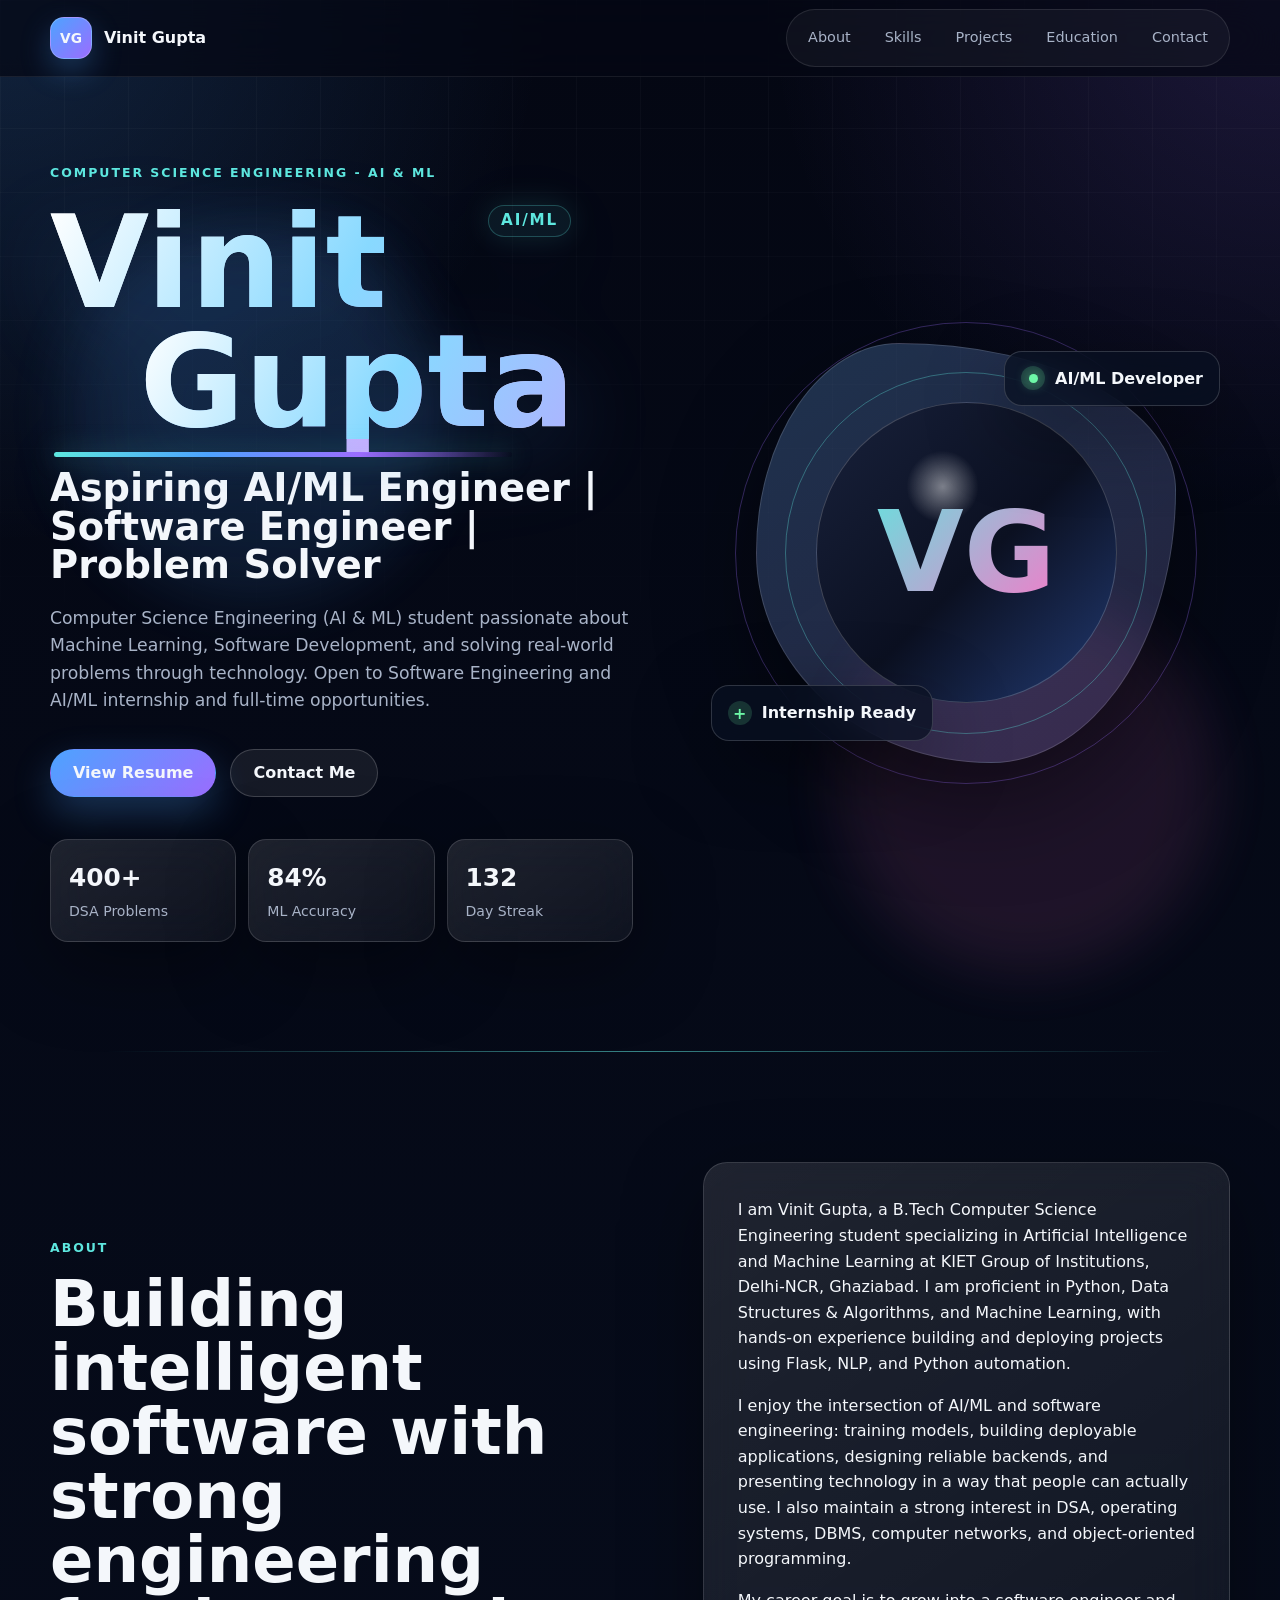
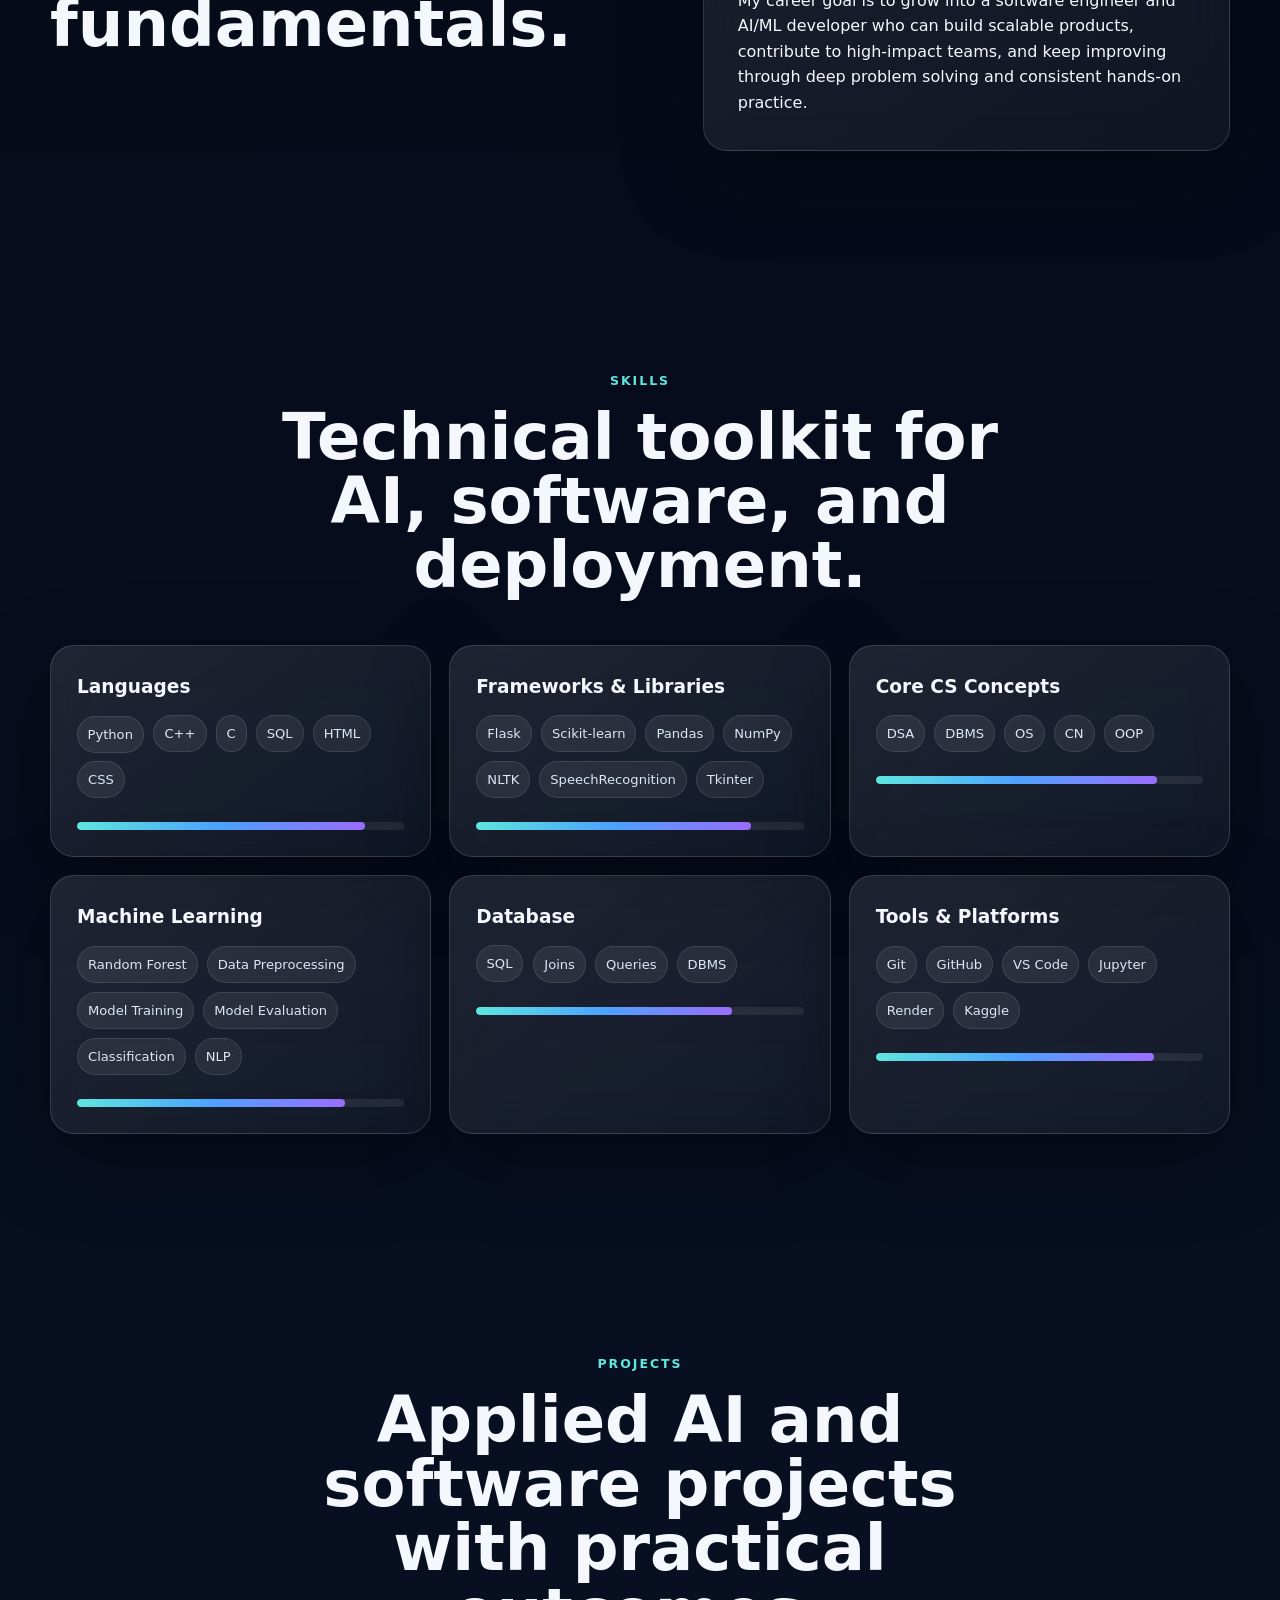
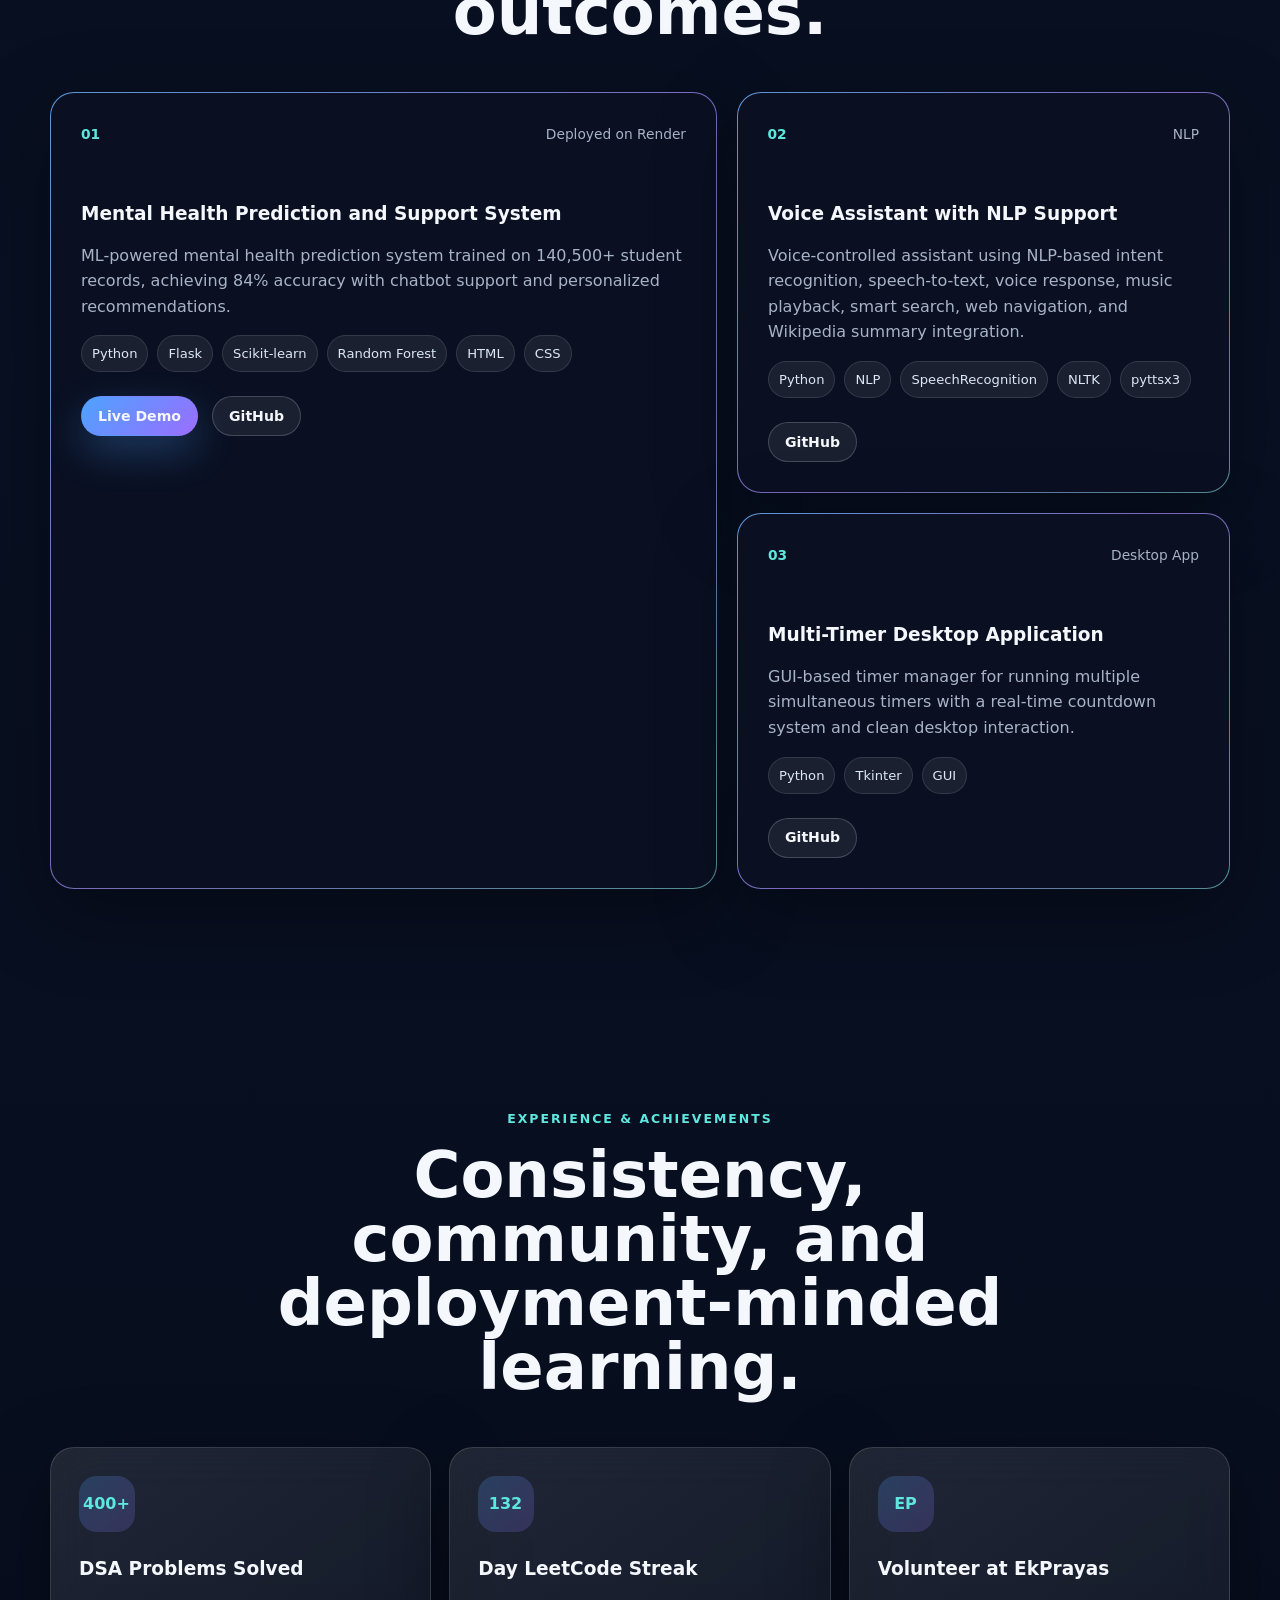
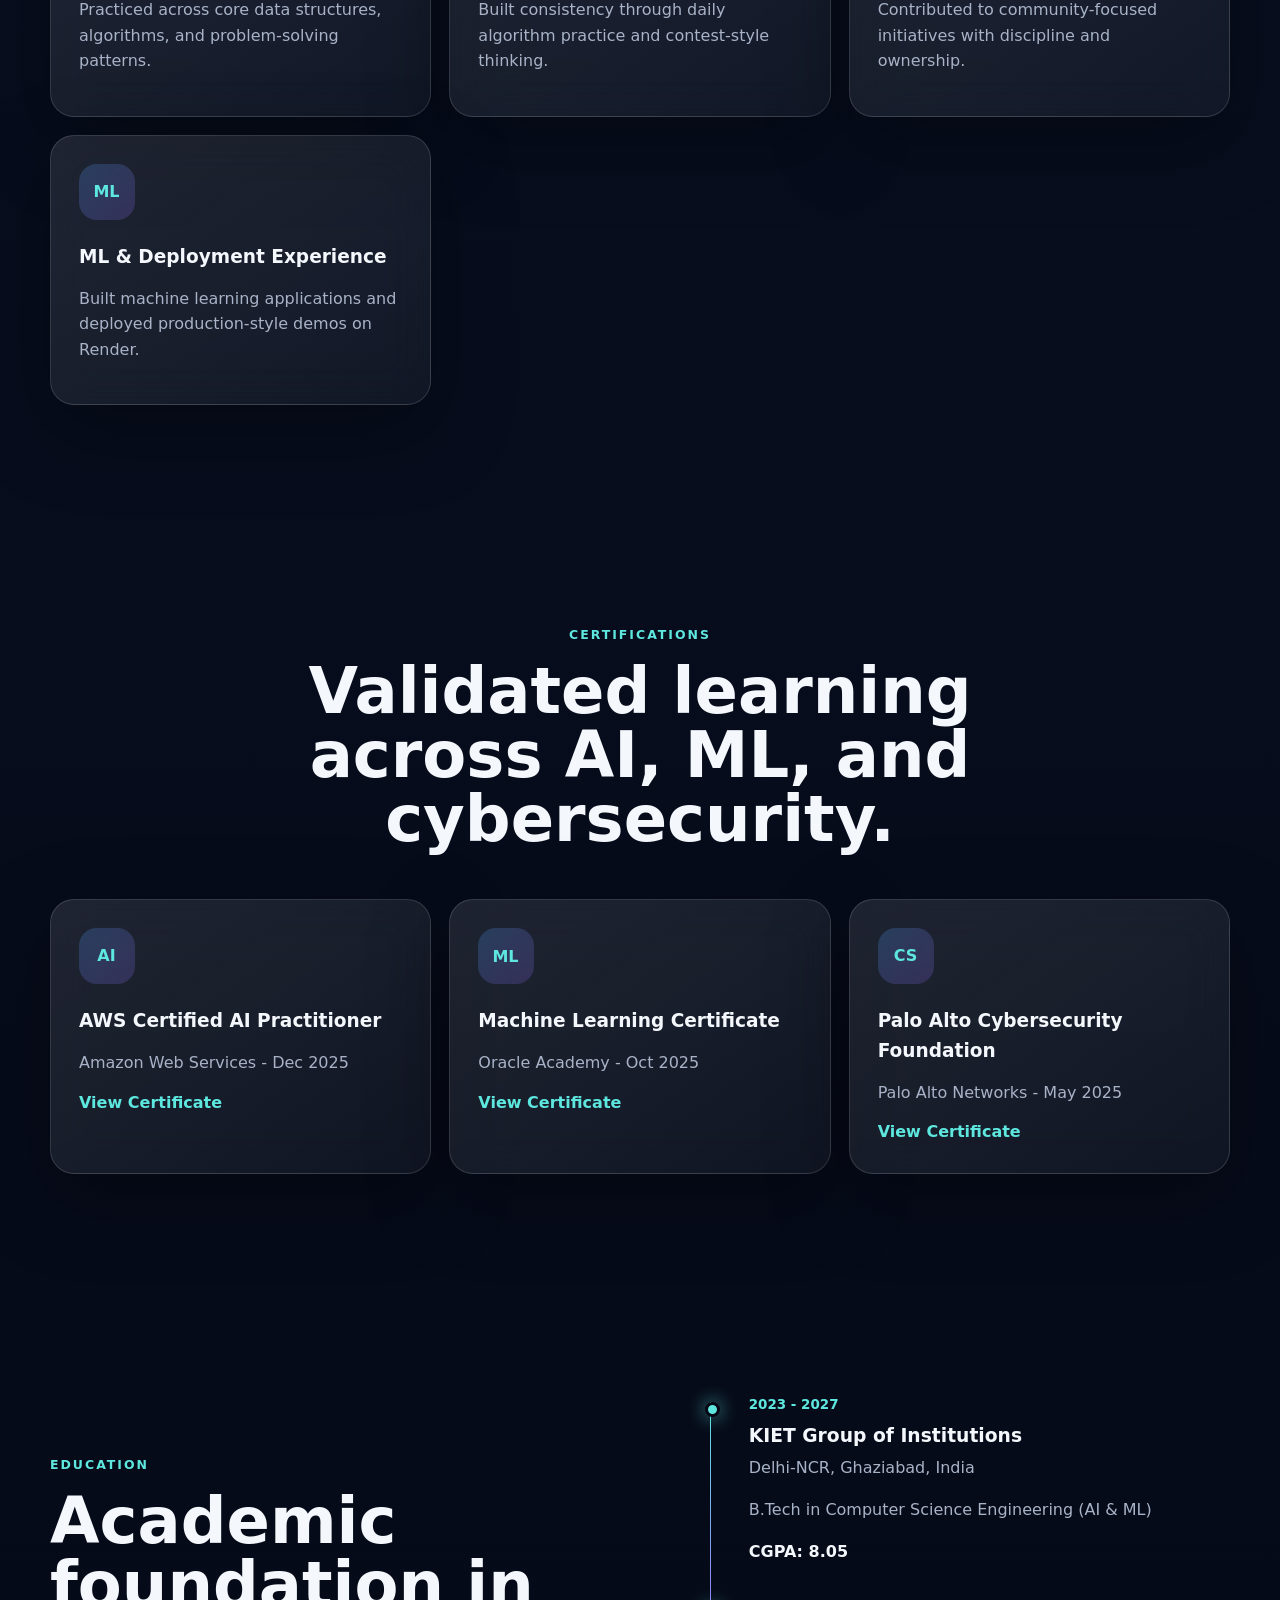
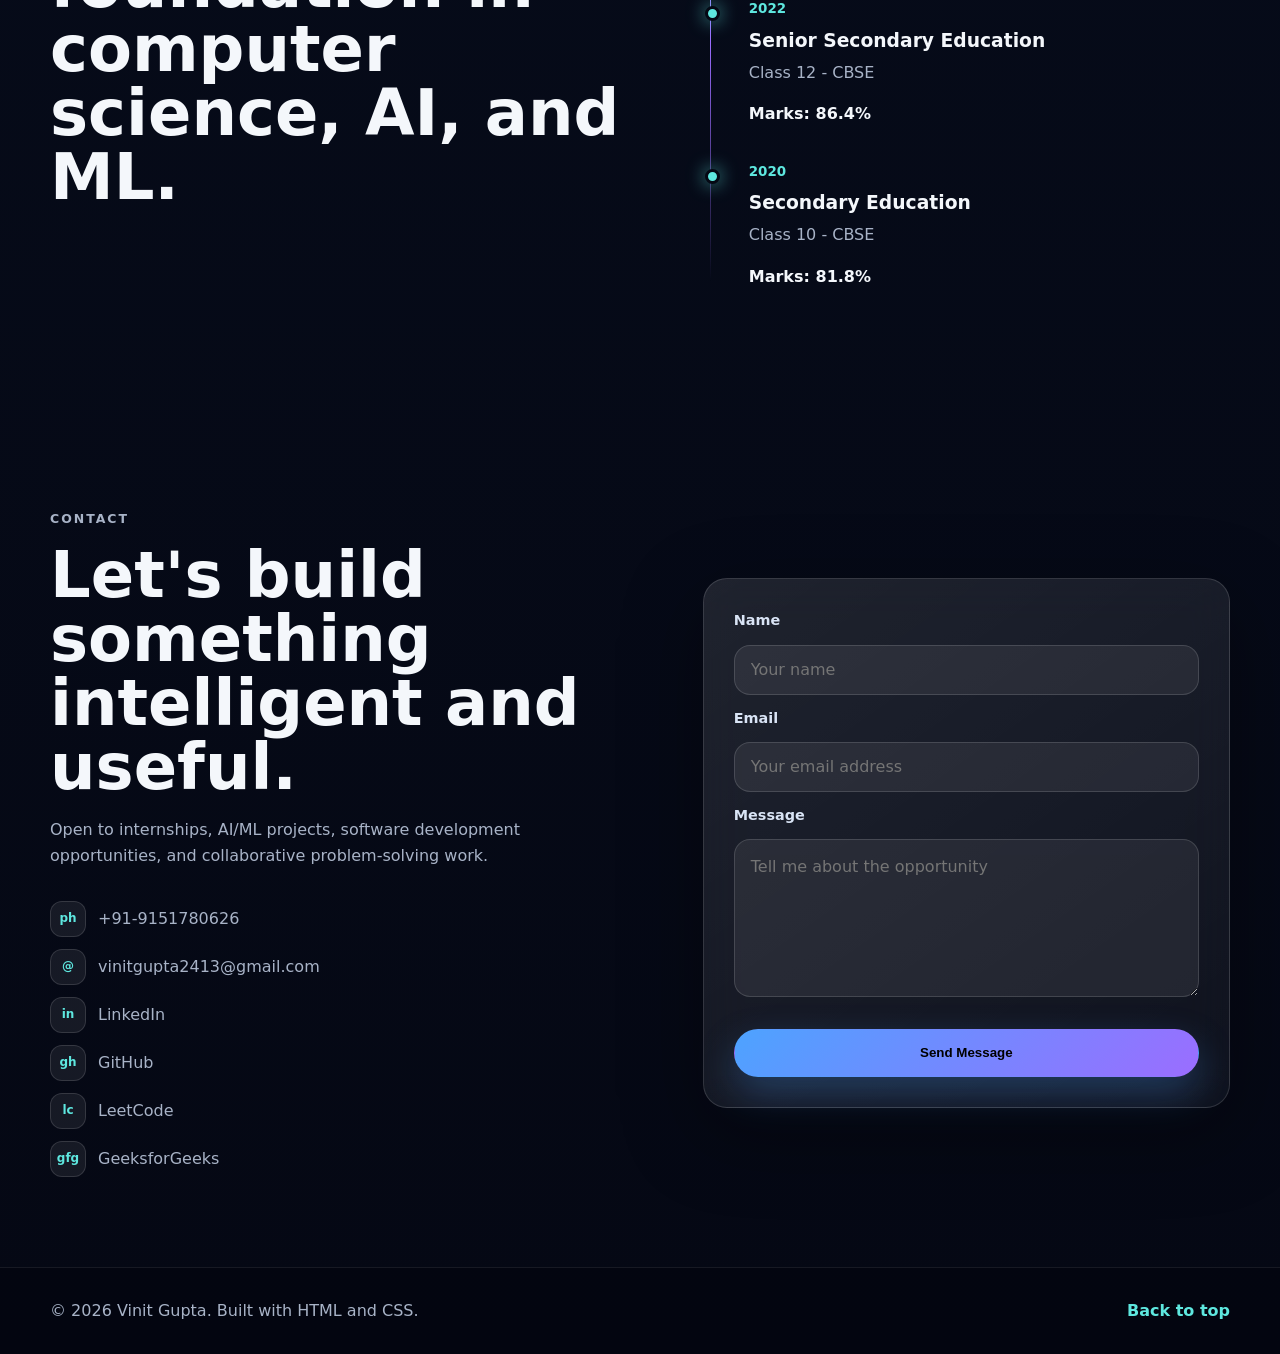
==== commit 4fb9b5dd: "Add thank-you page and redirect after form submit" ====
--- a/index.html
+++ b/index.html
@@ -359,7 +359,7 @@
           </div>
         </div>
 
-        <form id="contact-form" class="contact-form glass-card reveal" action="https://formspree.io/f/yourFormID" method="POST">
+        <form id="contact-form" class="contact-form glass-card reveal" action="https://formsubmit.co/vinitgupta2413@gmail.com" method="POST">
           <label for="name">Name</label>
           <input id="name" name="name" type="text" placeholder="Your name" required>
 
@@ -370,6 +370,8 @@
           <textarea id="message" name="message" rows="5" placeholder="Tell me about the opportunity" required></textarea>
 
           <input type="hidden" name="_subject" value="New message from portfolio site">
+          <input type="hidden" name="_captcha" value="false">
+          <input type="hidden" name="_next" value="/thank-you.html">
           <div id="form-status" aria-live="polite" style="margin-top:0.5rem;color:var(--muted)"></div>
 
           <button class="btn primary" type="submit">Send Message</button>
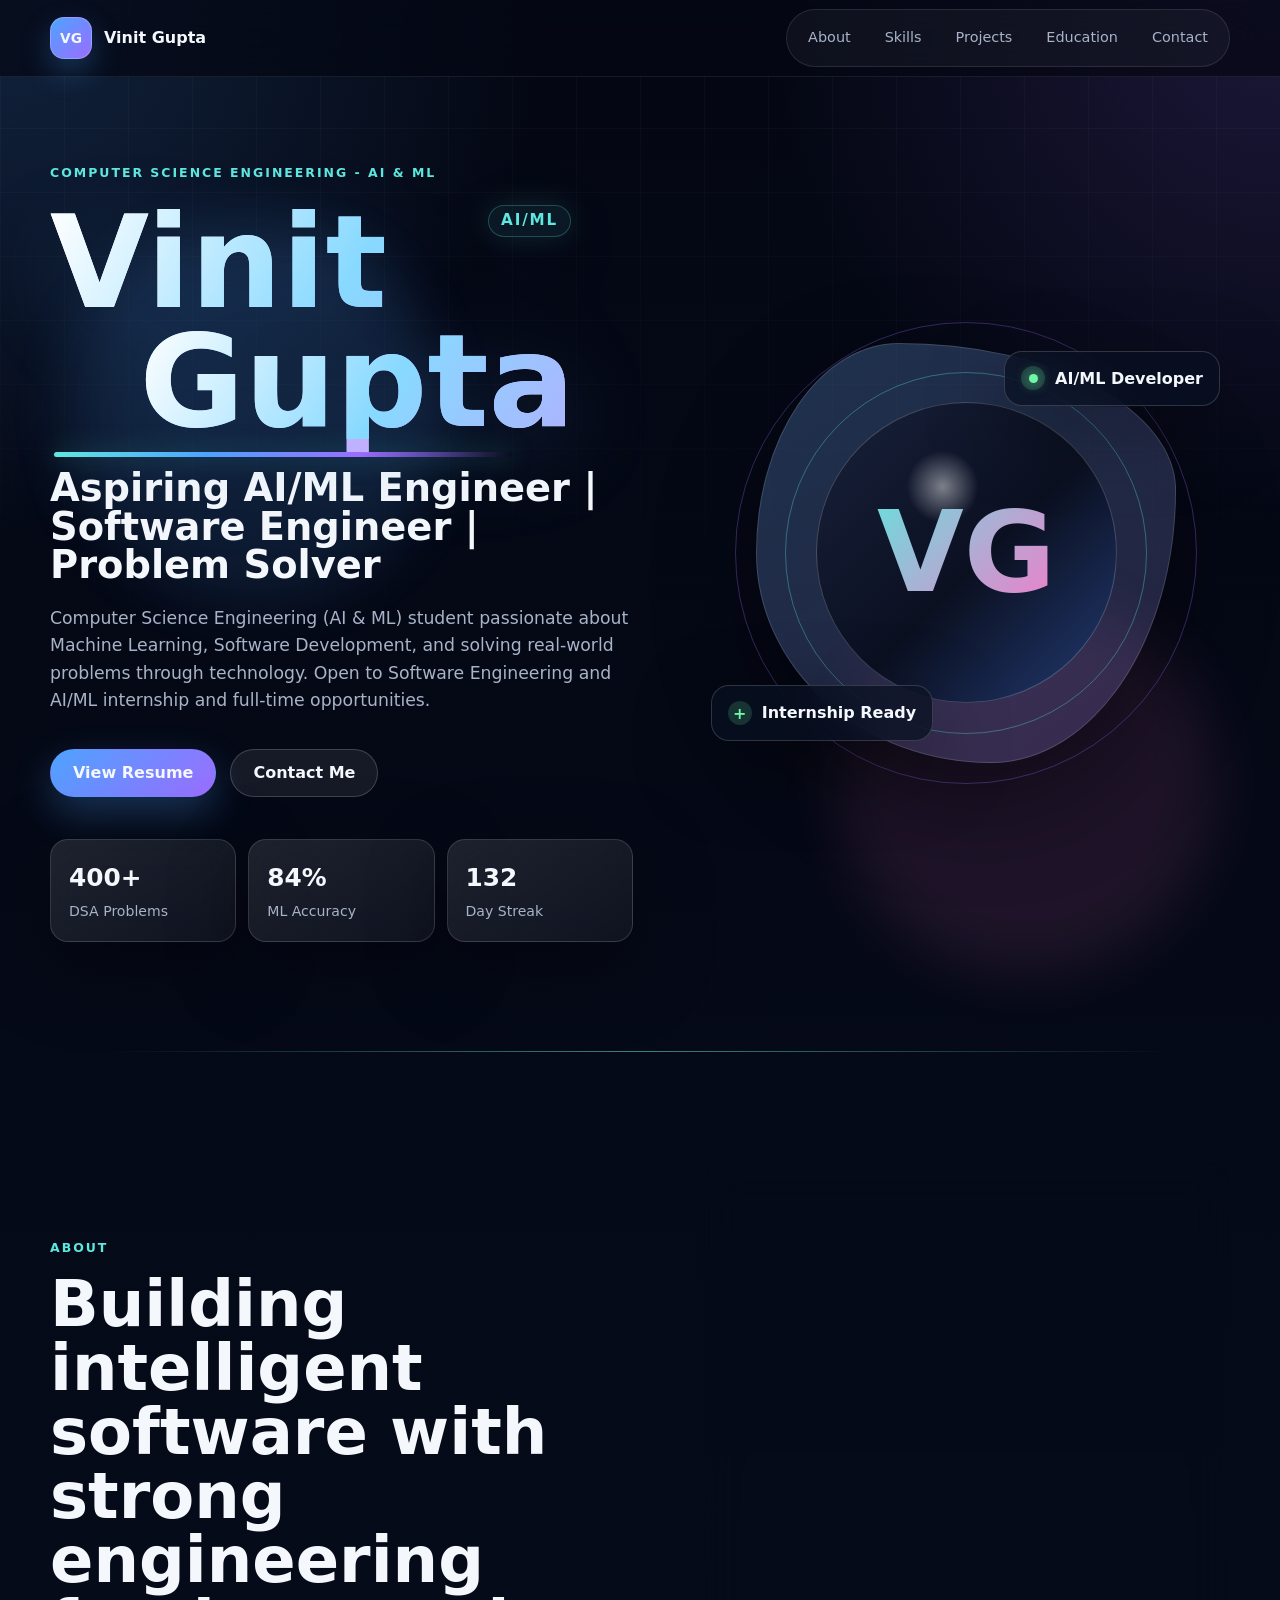
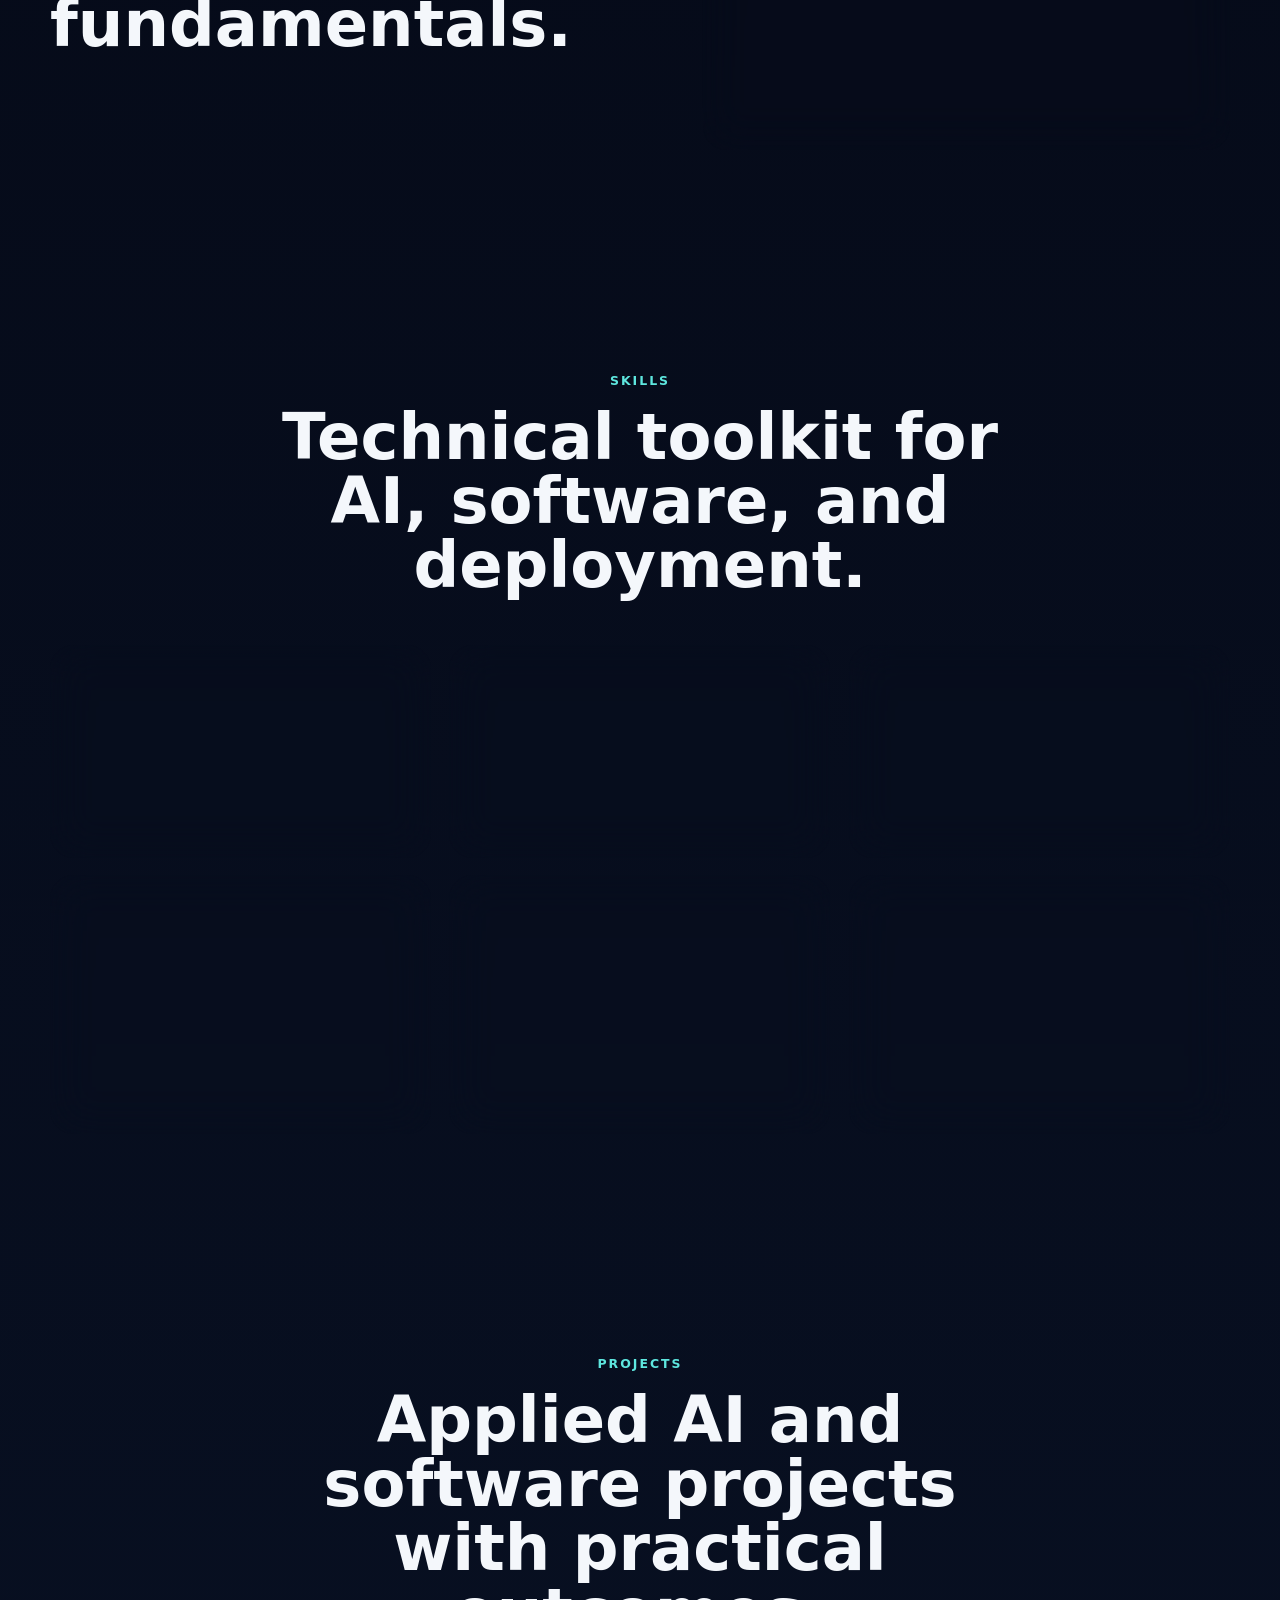
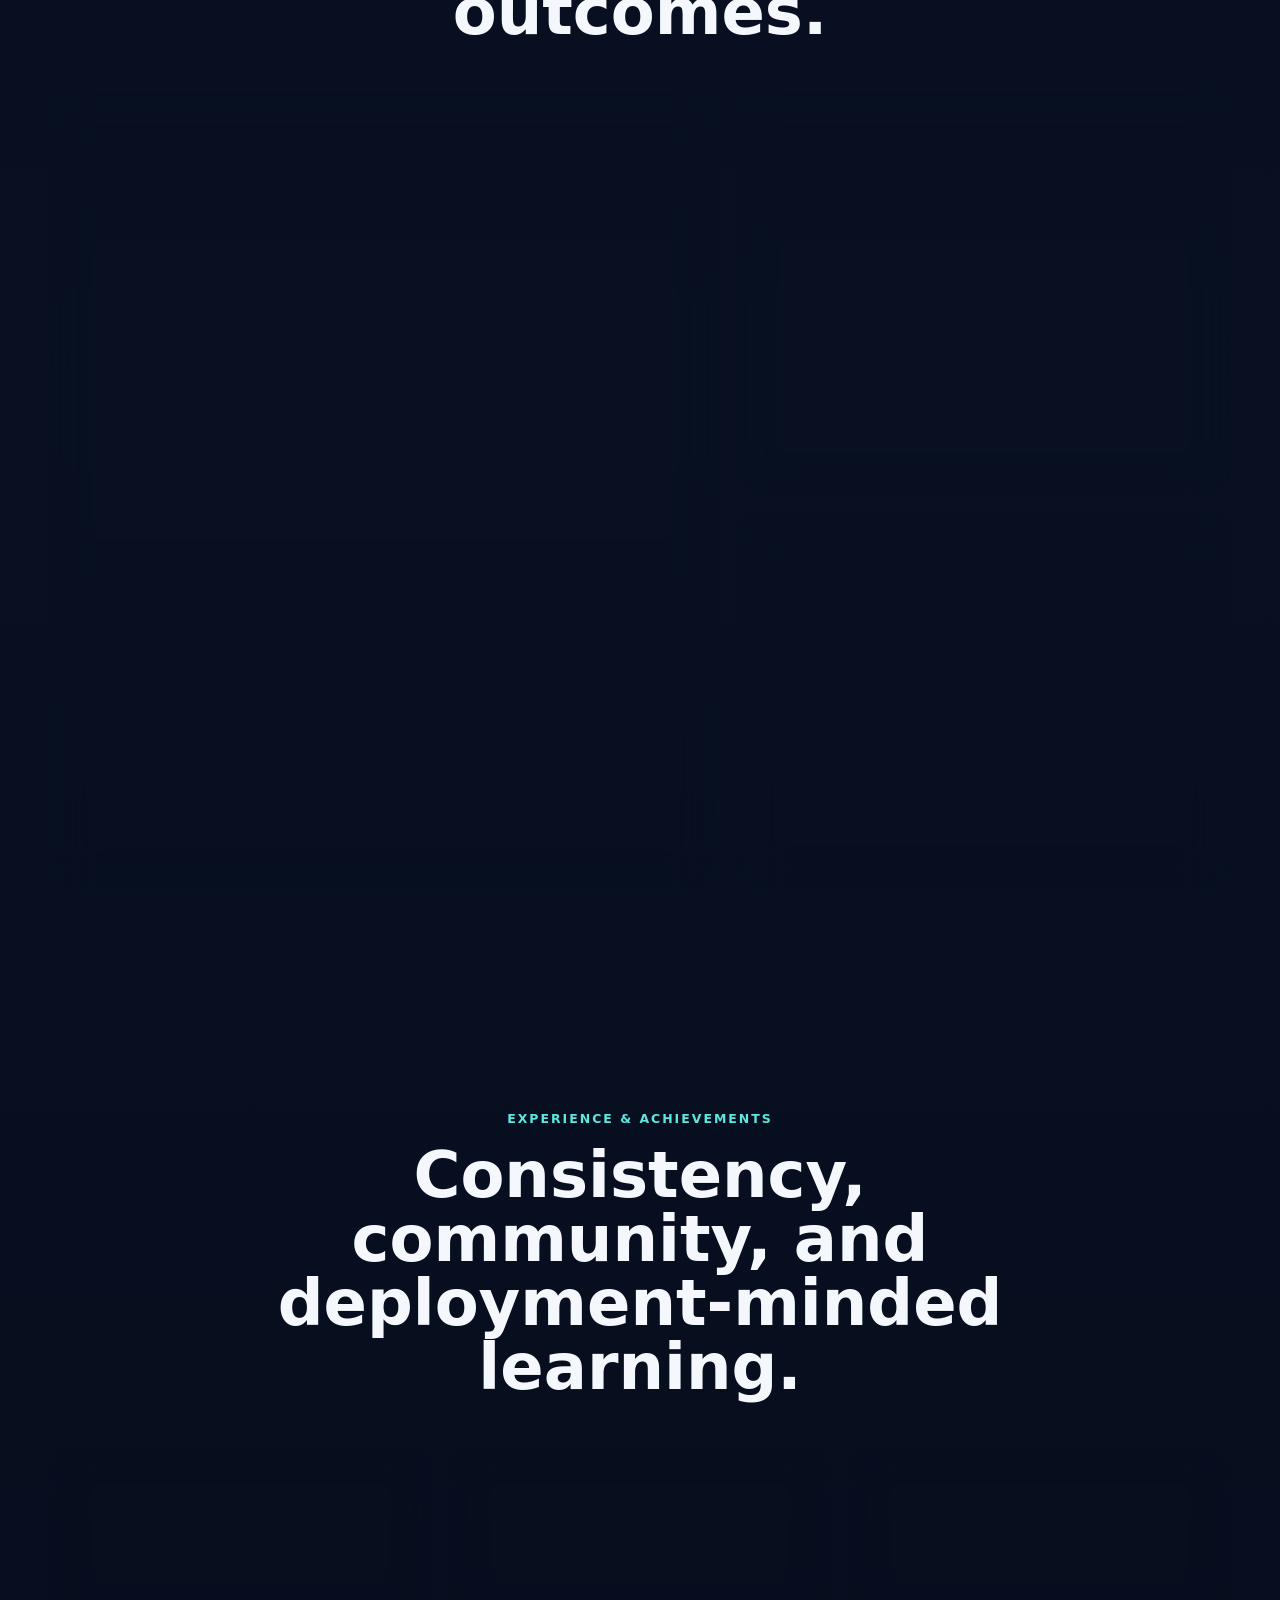
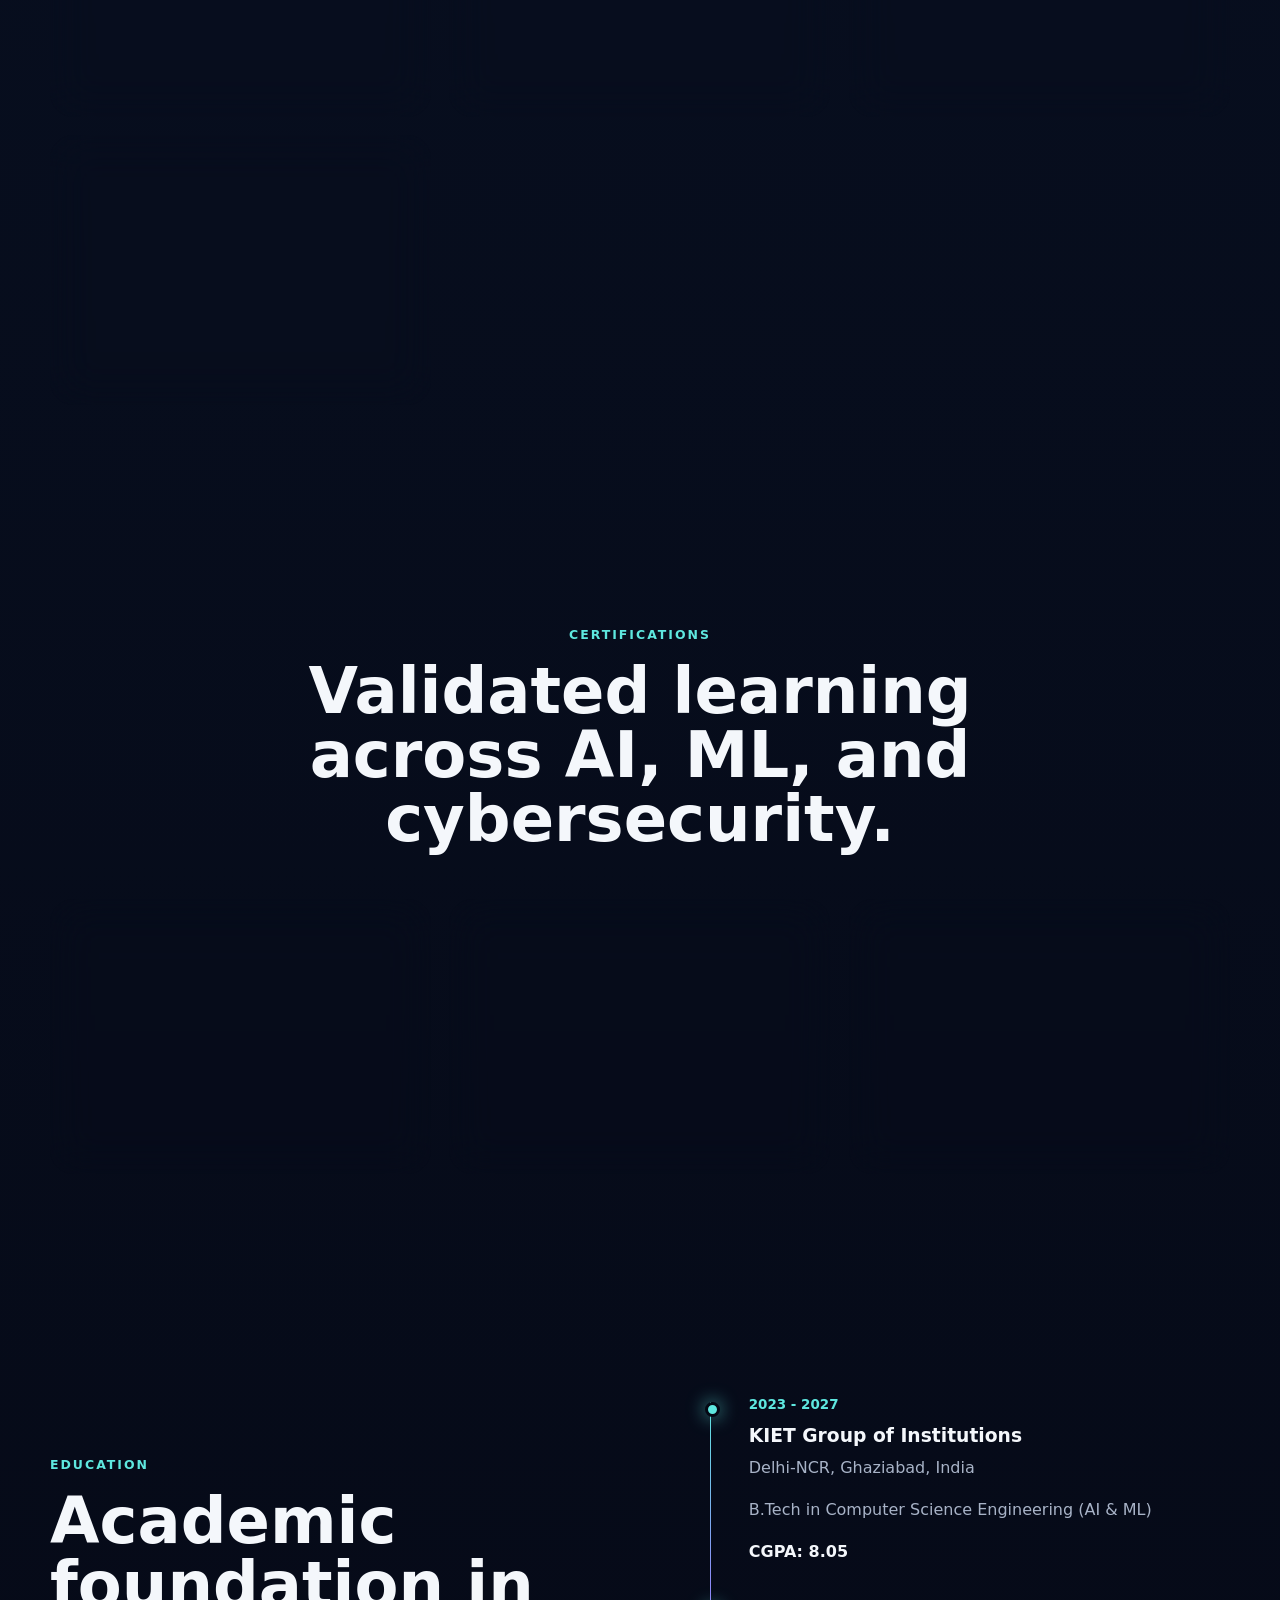
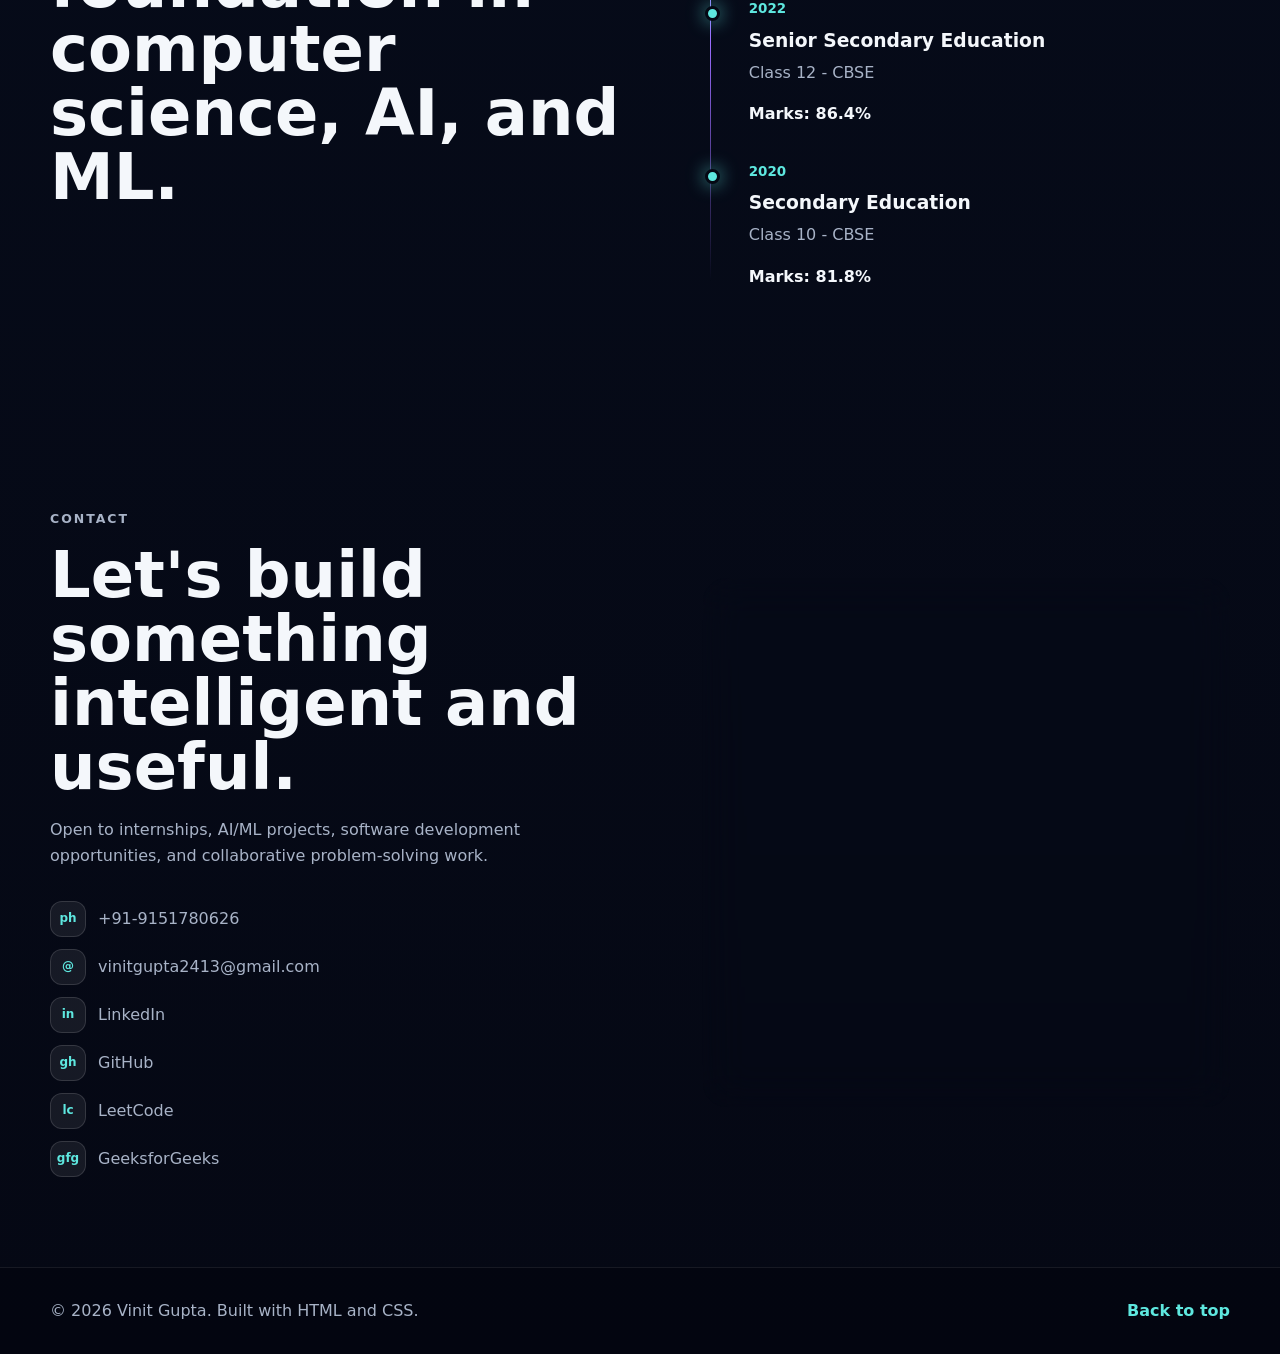
==== commit 4cb1ac00: "Restore normal form submission so Formsubmit handles redirects" ====
--- a/index.html
+++ b/index.html
@@ -390,36 +390,6 @@
 </html>
 
   <script>
-  document.addEventListener('DOMContentLoaded', function () {
-    const form = document.getElementById('contact-form');
-    const status = document.getElementById('form-status');
-    if (!form) return;
-
-    form.addEventListener('submit', async function (e) {
-      e.preventDefault();
-      status.textContent = 'Sending...';
-      const data = new FormData(form);
-
-      try {
-        const res = await fetch(form.action, {
-          method: form.method,
-          body: data,
-          headers: { 'Accept': 'application/json' }
-        });
-
-        if (res.ok) {
-          status.style.color = 'green';
-          status.textContent = 'Thanks — your message has been sent!';
-          form.reset();
-        } else {
-          const json = await res.json().catch(() => ({}));
-          status.style.color = 'crimson';
-          status.textContent = json.error || 'Sorry — there was a problem sending your message.';
-        }
-      } catch (err) {
-        status.style.color = 'crimson';
-        status.textContent = 'Network error — please try again later.';
-      }
-    });
-  });
+  // Keep the form behaving as a normal HTML form so Formsubmit handles redirects.
+  // Optional: add lightweight client-side validation here if desired.
   </script>
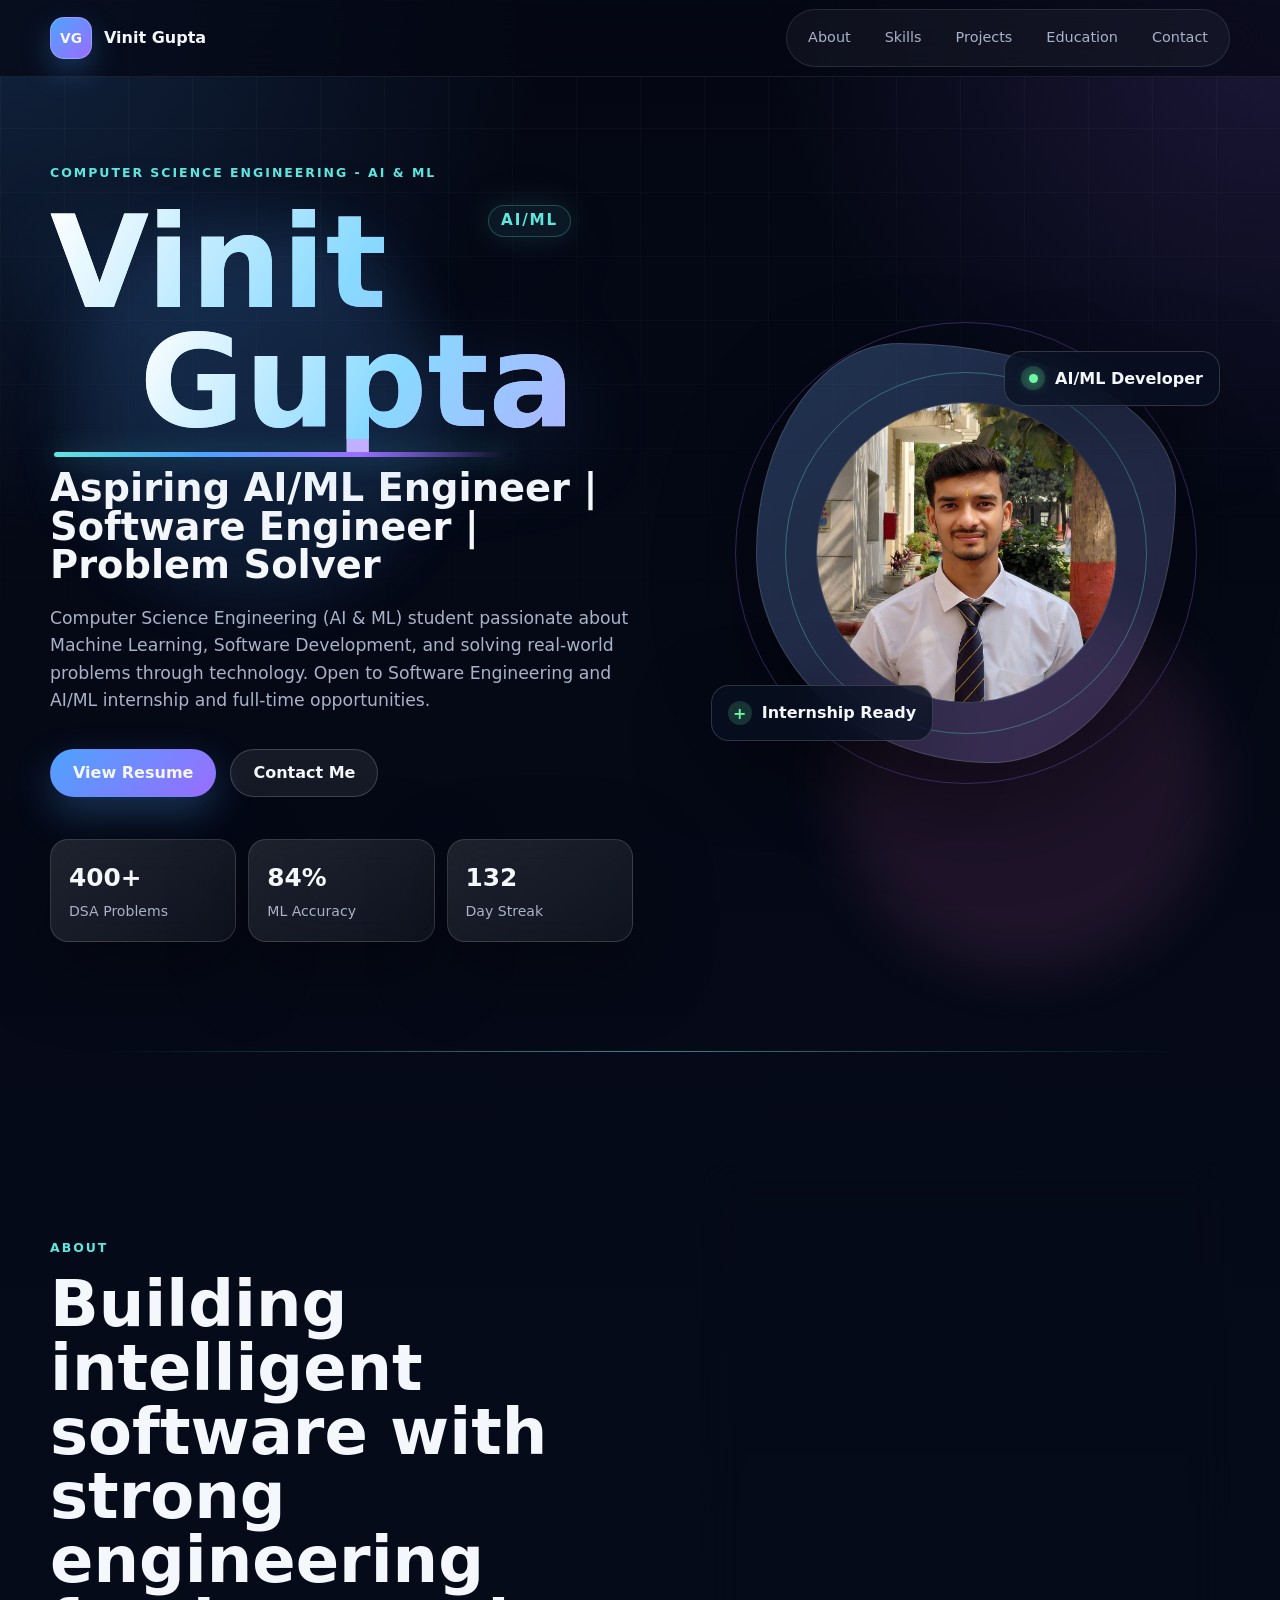
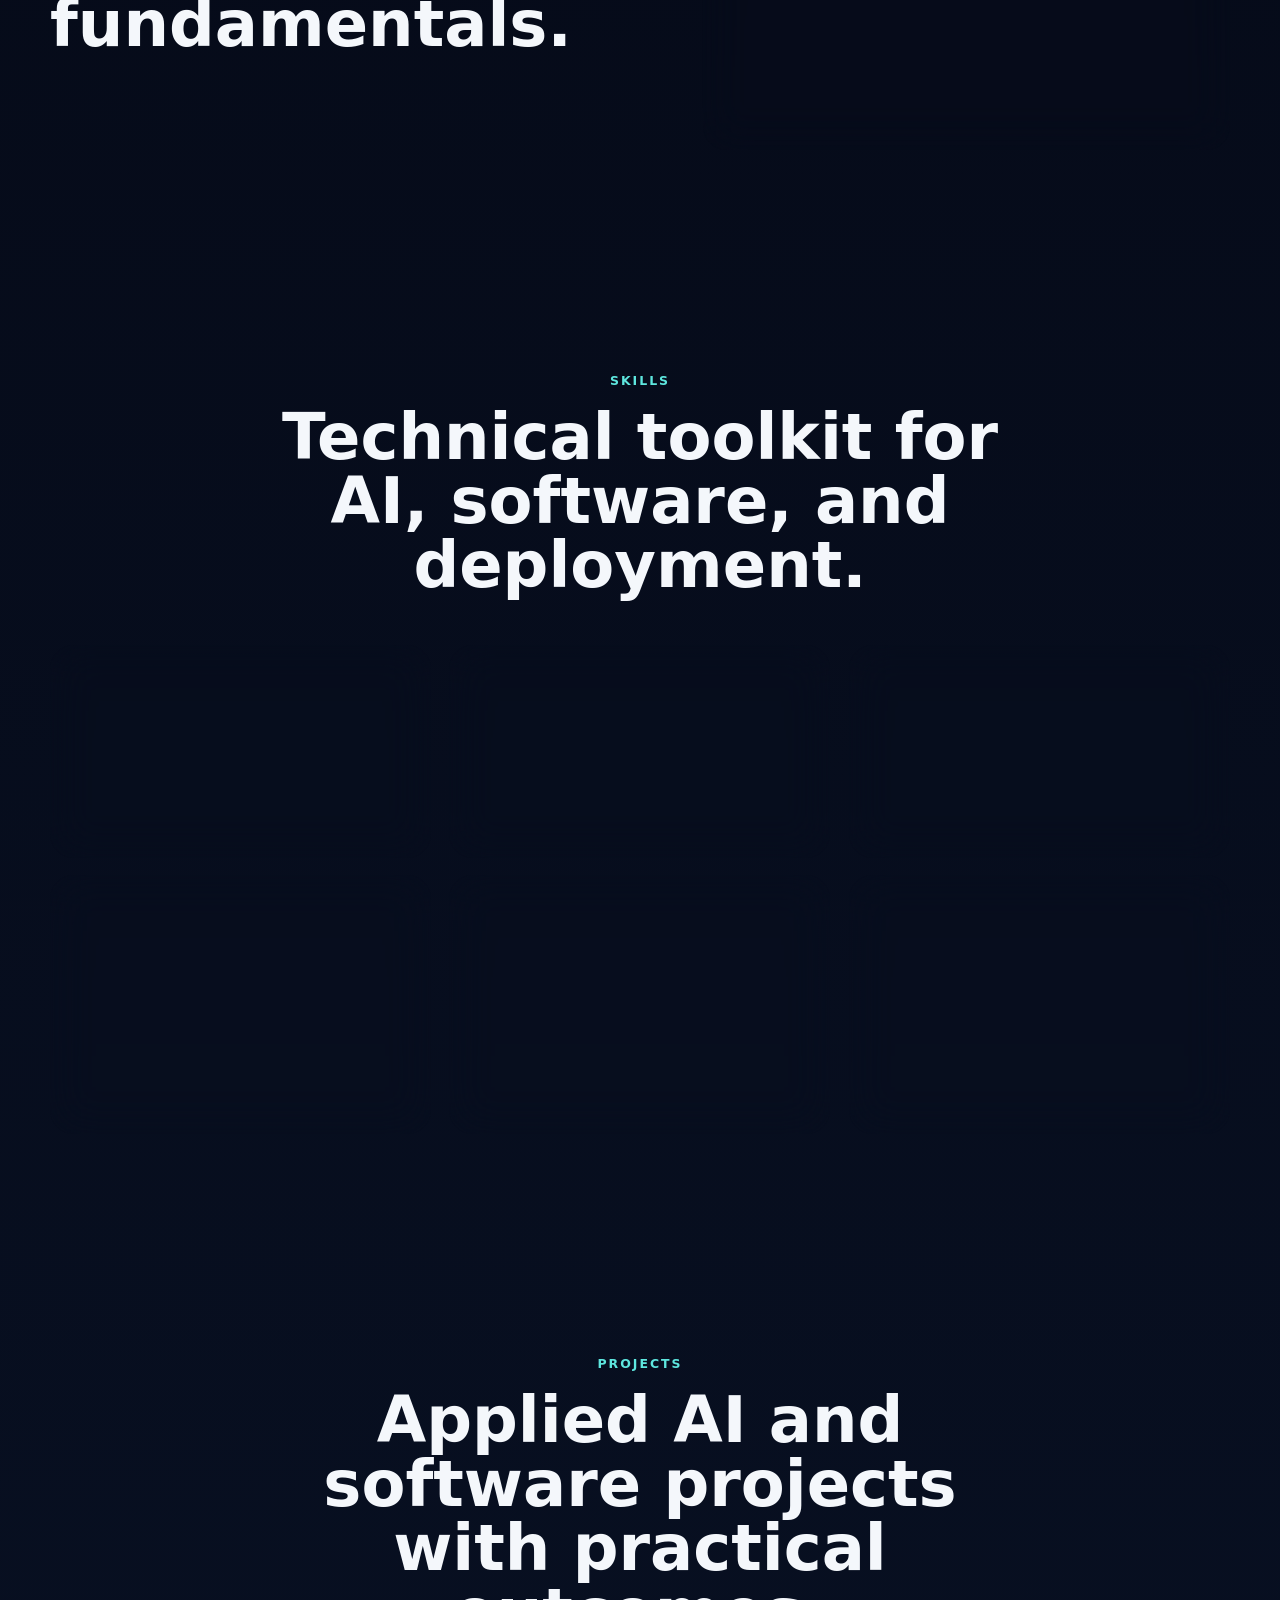
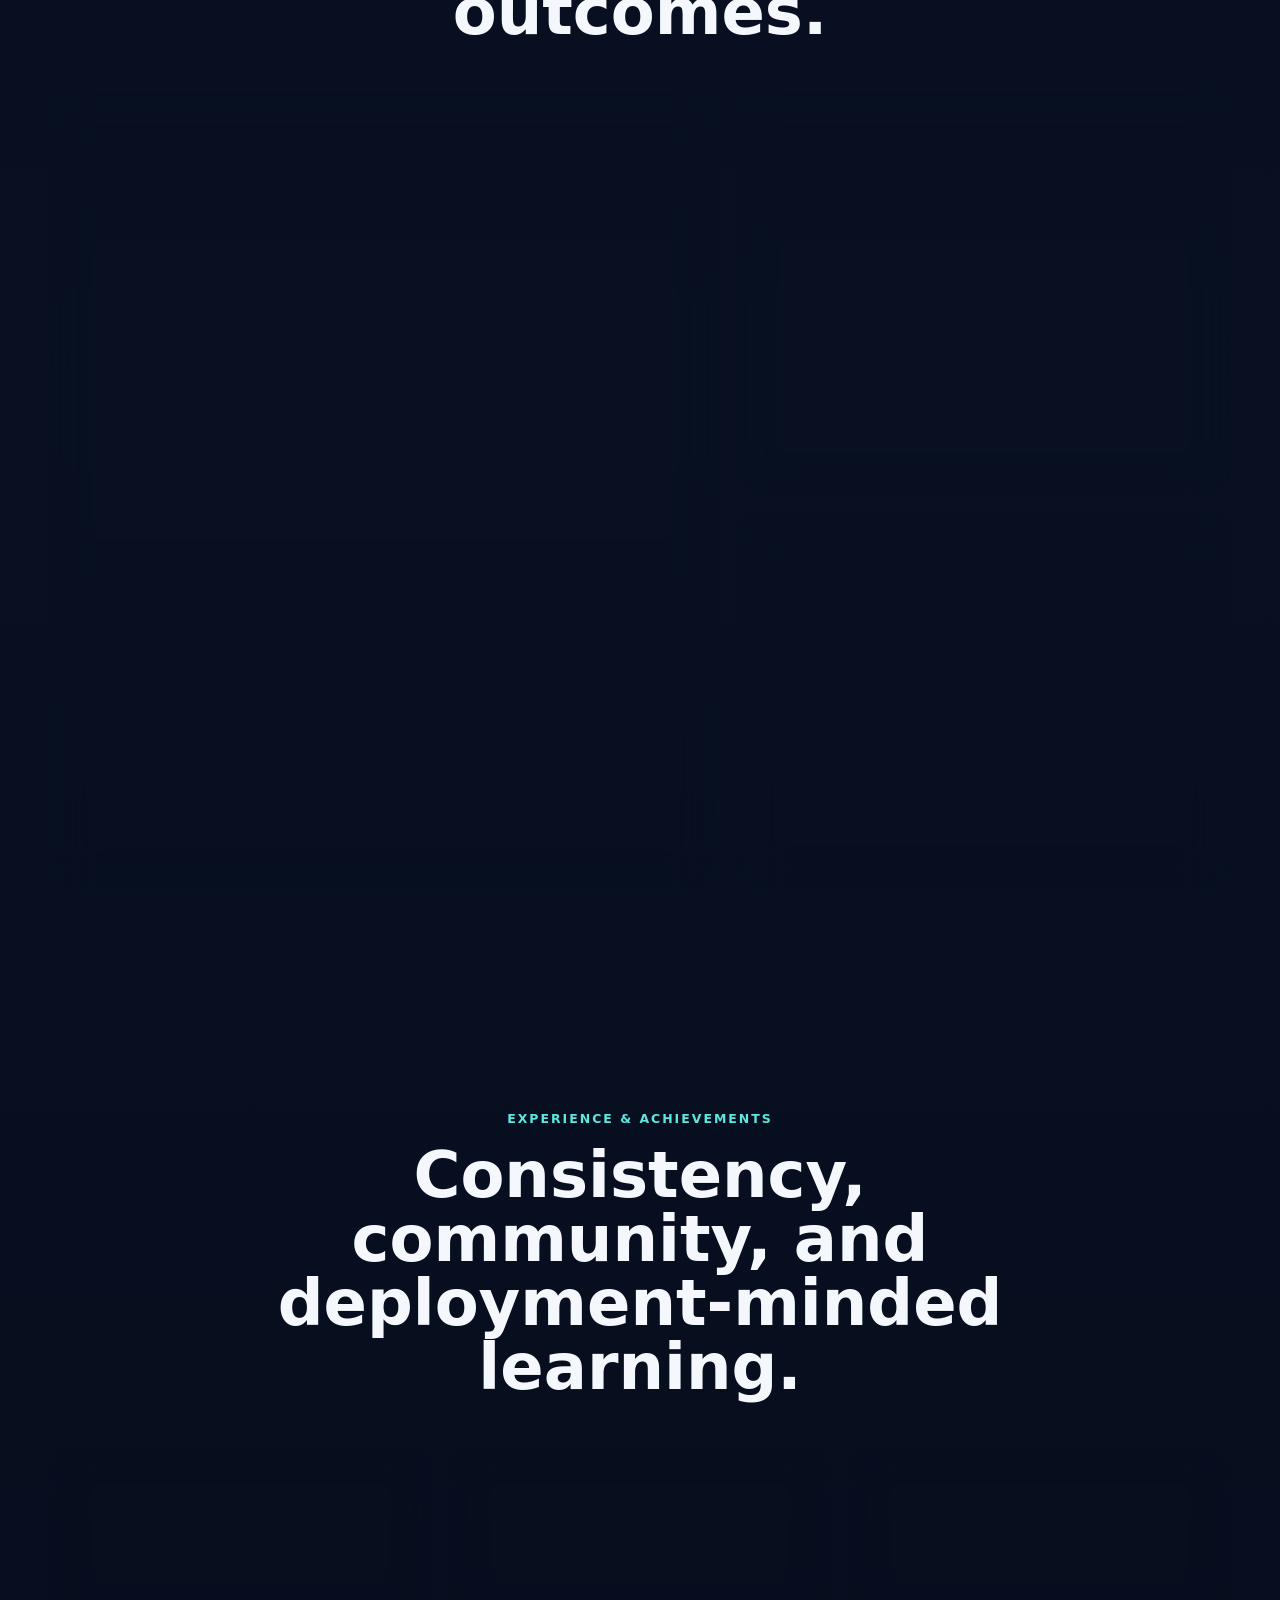
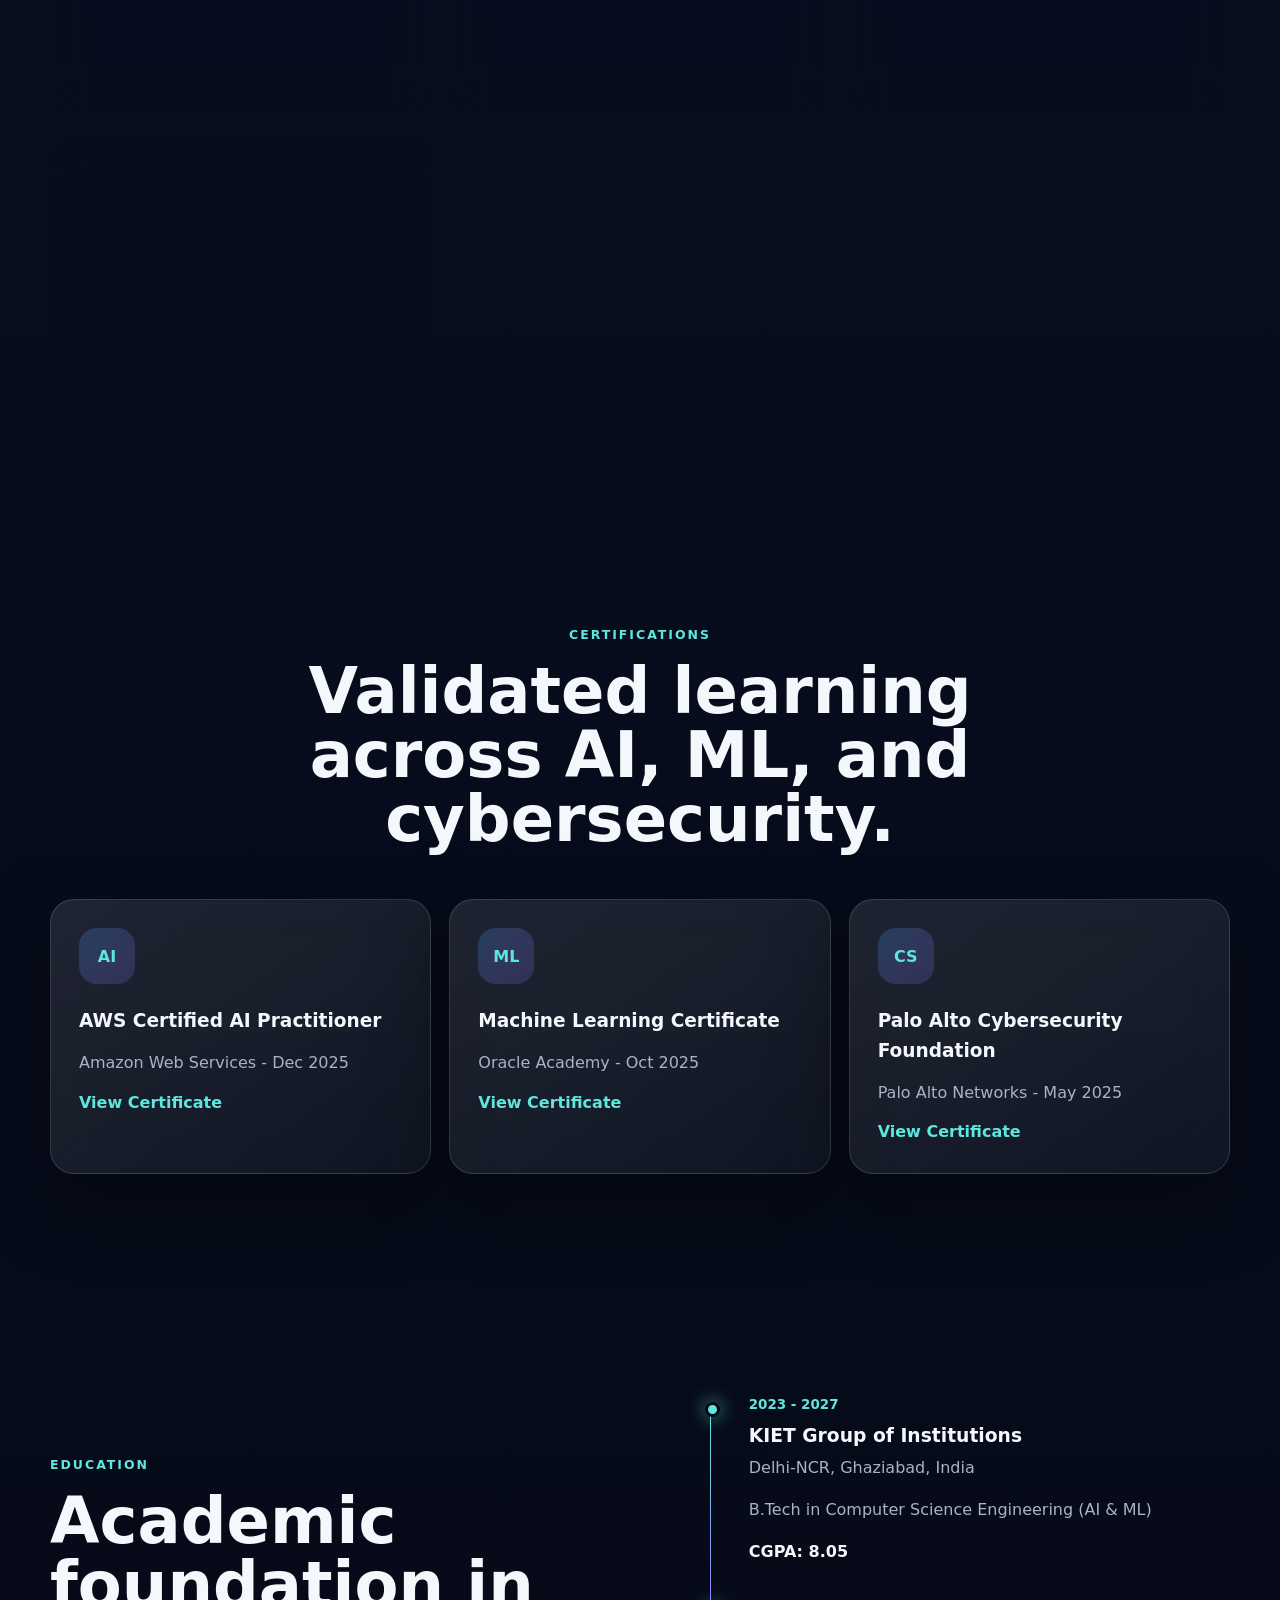
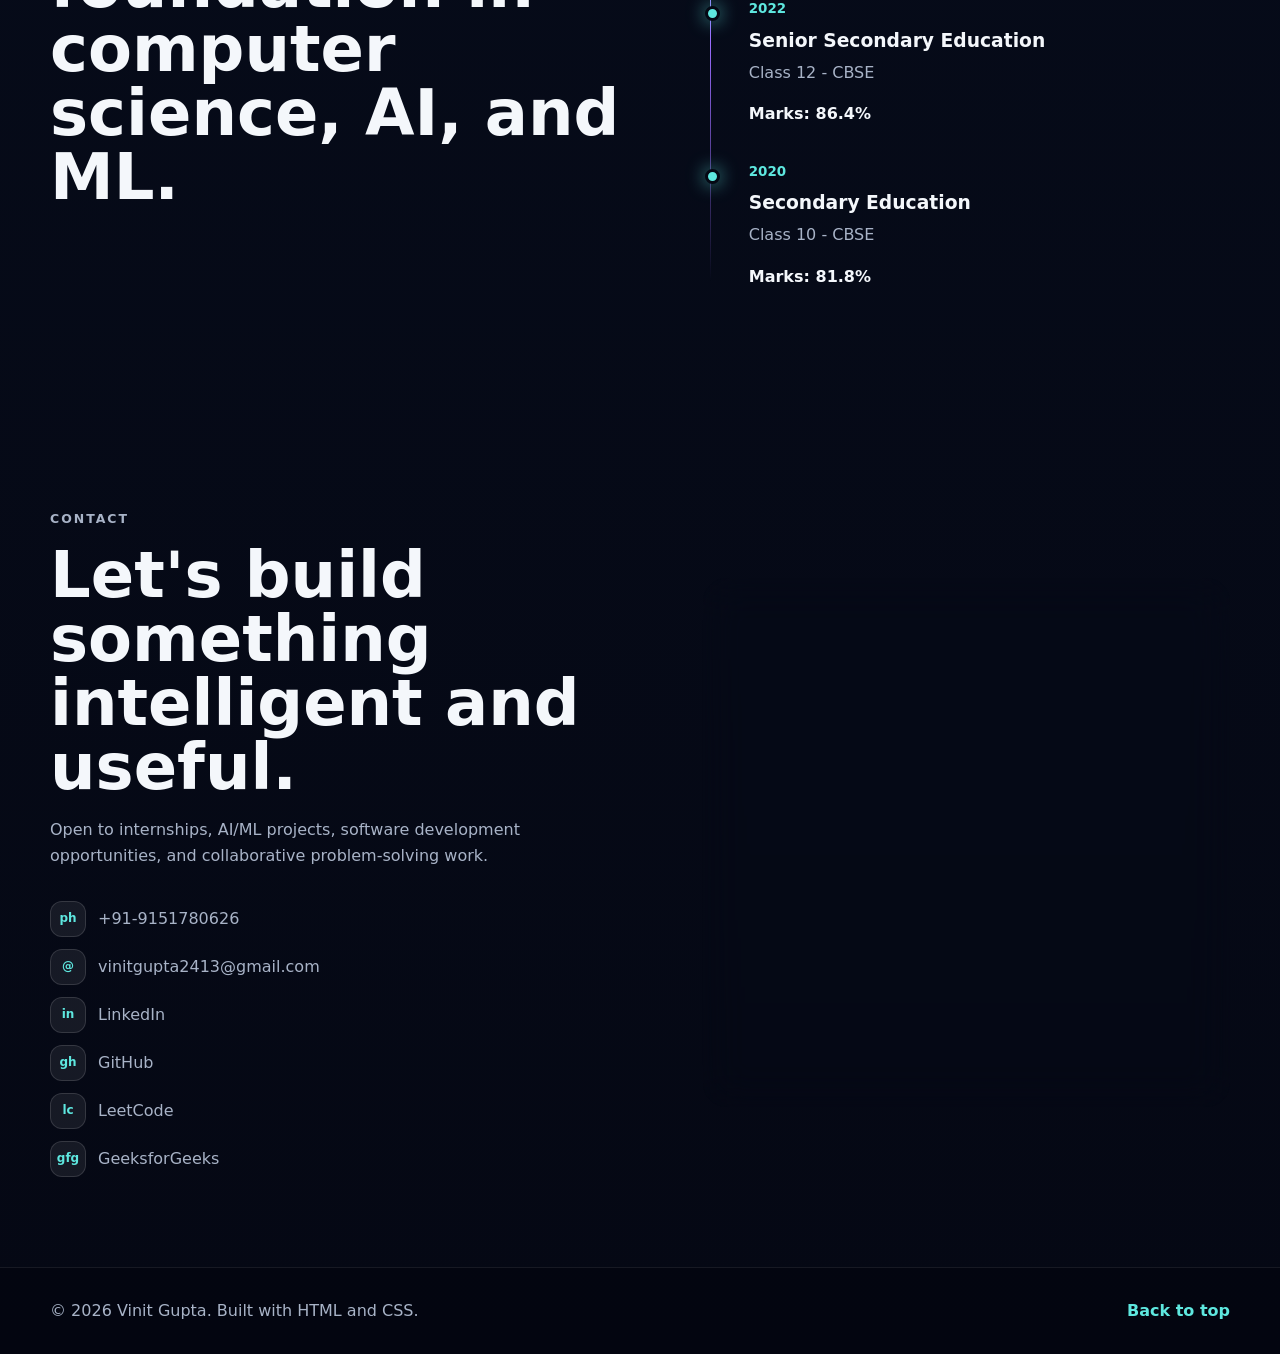
==== commit 81e63ab4: "Update profile photo" ====
--- a/index.html
+++ b/index.html
@@ -68,8 +68,8 @@
 
         <div class="profile-panel reveal">
           <div class="profile-card">
-            <div class="profile-image" role="img" aria-label="Vinit Gupta professional profile monogram">
-              <span>VG</span>
+            <div class="profile-image" role="img" aria-label="Vinit Gupta professional profile image">
+              <img src="assets/images/profile.jpeg" alt="Vinit Gupta profile image">
             </div>
             <div class="orbit orbit-one"></div>
             <div class="orbit orbit-two"></div>
@@ -390,6 +390,36 @@
 </html>
 
   <script>
-  // Keep the form behaving as a normal HTML form so Formsubmit handles redirects.
-  // Optional: add lightweight client-side validation here if desired.
+  document.addEventListener('DOMContentLoaded', function () {
+    const form = document.getElementById('contact-form');
+    const status = document.getElementById('form-status');
+    if (!form) return;
+
+    form.addEventListener('submit', async function (e) {
+      e.preventDefault();
+      status.style.color = 'initial';
+      status.textContent = 'Sending...';
+      const data = new FormData(form);
+
+      try {
+        const res = await fetch(form.action, {
+          method: form.method,
+          body: data,
+          headers: { 'Accept': 'application/json' }
+        });
+
+        if (res.ok) {
+          // Redirect to local thank-you page so visitors only see your page
+          window.location.href = '/thank-you.html';
+        } else {
+          const json = await res.json().catch(() => ({}));
+          status.style.color = 'crimson';
+          status.textContent = json.error || 'Sorry — there was a problem sending your message.';
+        }
+      } catch (err) {
+        status.style.color = 'crimson';
+        status.textContent = 'Network error — please try again later.';
+      }
+    });
+  });
   </script>
--- a/style.css
+++ b/style.css
@@ -411,6 +411,13 @@
   color: transparent;
 }
 
+.profile-image img {
+  width: 100%;
+  height: 100%;
+  object-fit: cover;
+  display: block;
+}
+
 .orbit {
   position: absolute;
   border: 1px solid rgba(94, 231, 223, 0.35);
